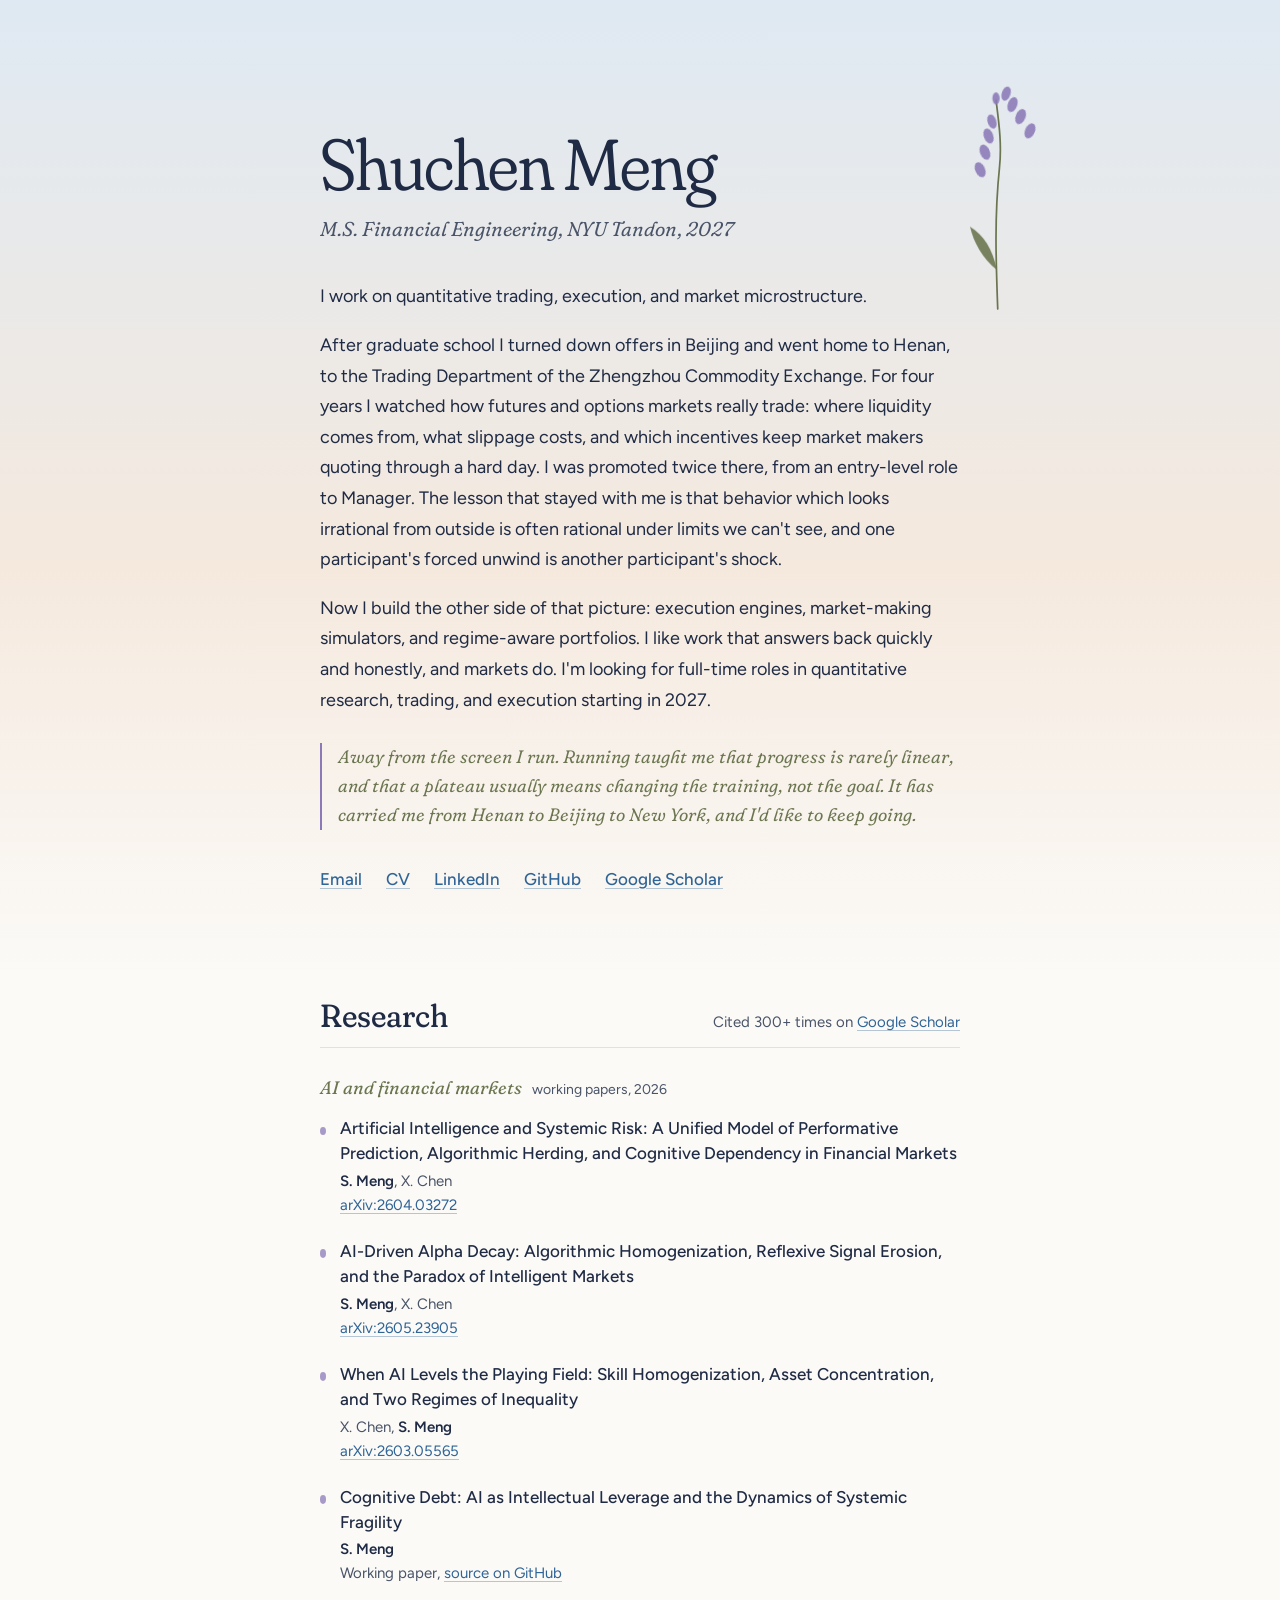
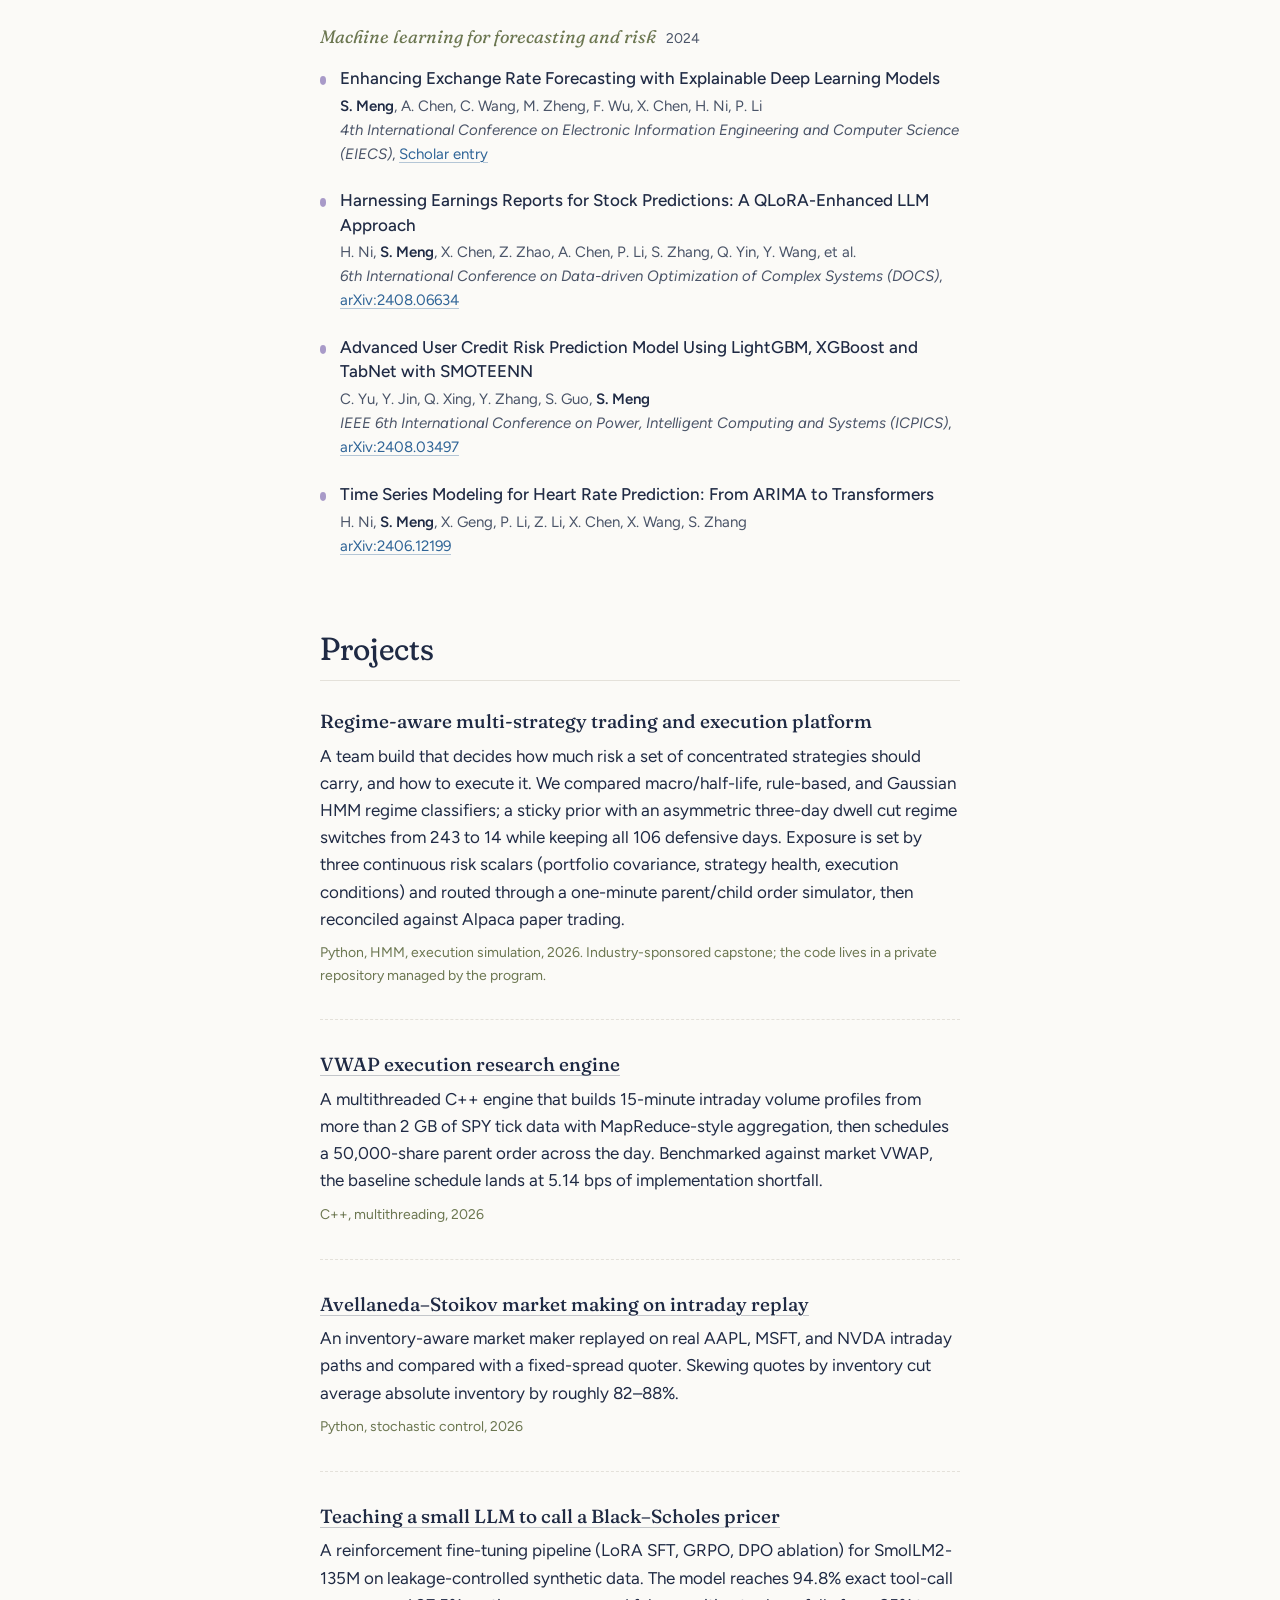
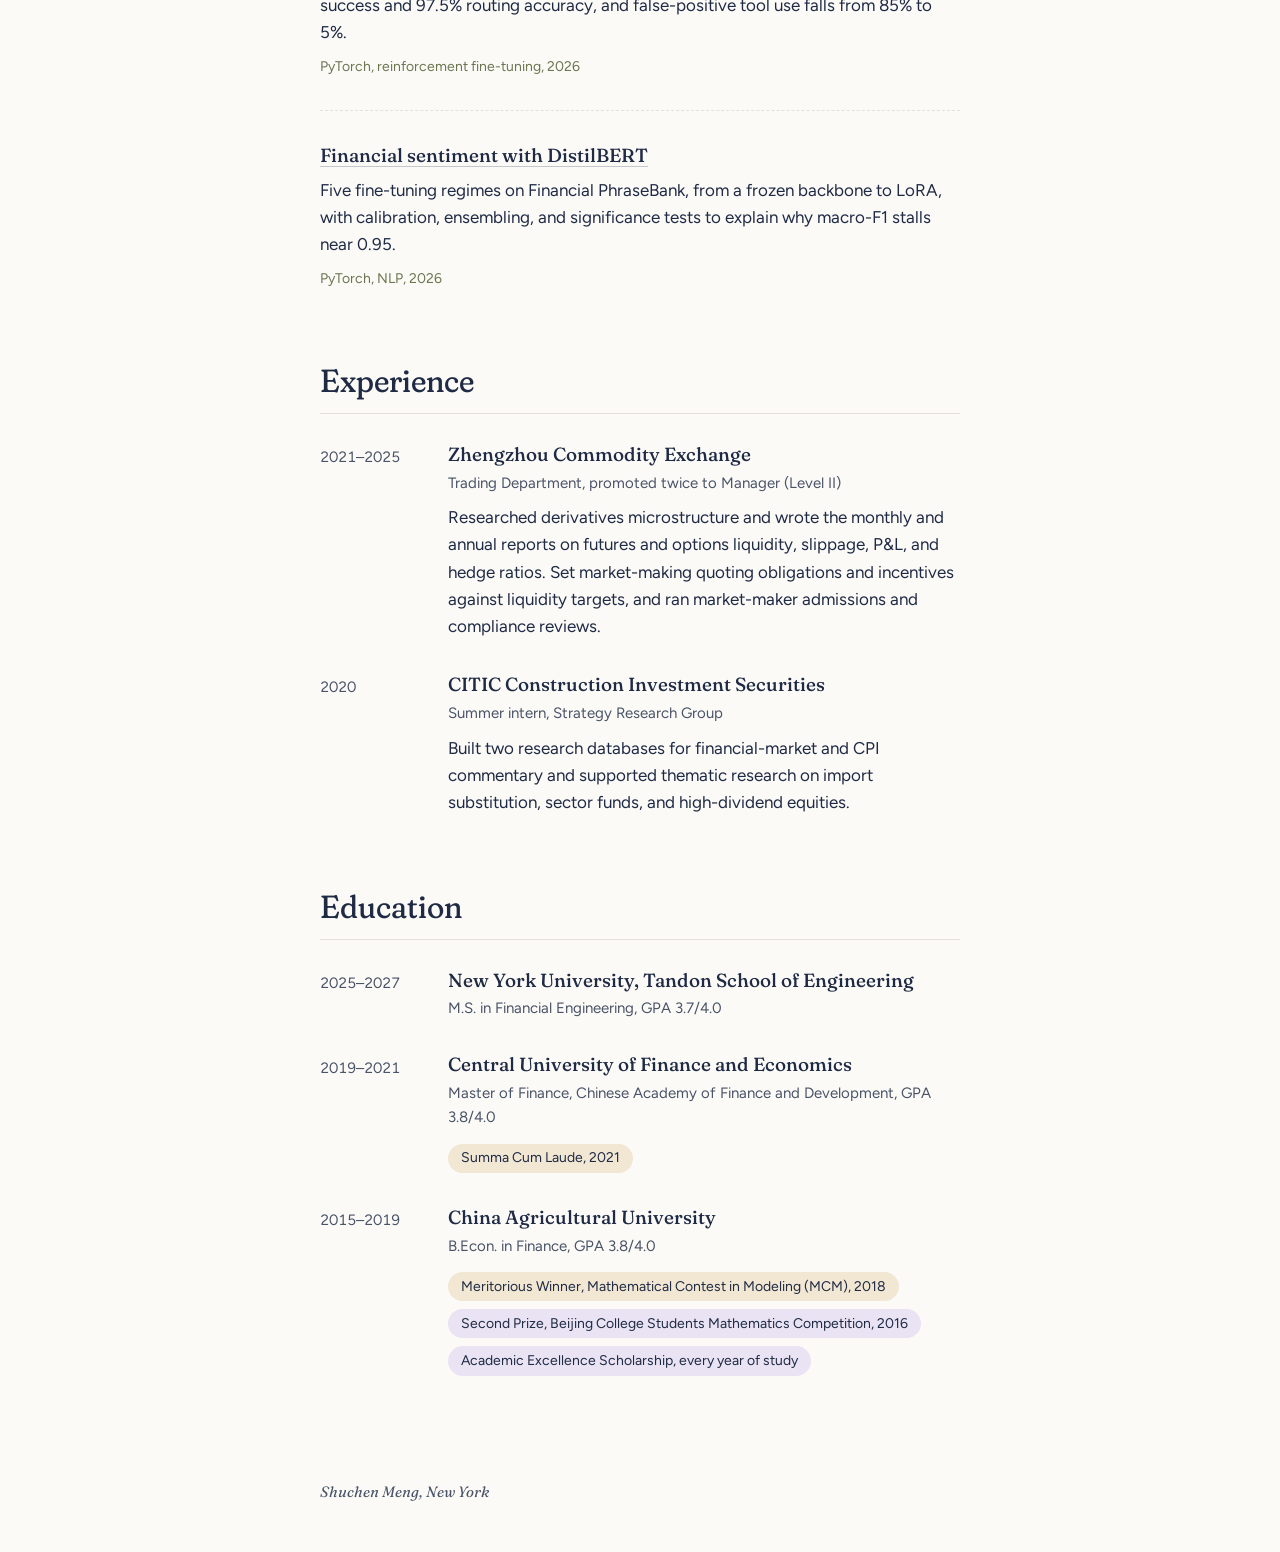
==== index.html @ 7835e9a6 "Rebuild homepage as single-page academic profile Replace the 2020 template with a hand-written page:" ====
<!doctype html>
<html lang="en">
<head>
  <meta charset="utf-8">
  <meta name="viewport" content="width=device-width, initial-scale=1">
  <title>Shuchen Meng</title>
  <meta name="description" content="Shuchen Meng — M.S. Financial Engineering at NYU Tandon. Quantitative trading, execution research, and market microstructure.">
  <link rel="icon" href="favicon.svg" type="image/svg+xml">
  <link rel="preconnect" href="https://fonts.googleapis.com">
  <link rel="preconnect" href="https://fonts.gstatic.com" crossorigin>
  <link href="https://fonts.googleapis.com/css2?family=Figtree:ital,wght@0,400;0,500;0,600;1,400&family=Fraunces:ital,opsz,wght,SOFT,WONK@0,9..144,300..600,0..100,0..1;1,9..144,300..600,0..100,0..1&display=swap" rel="stylesheet">
  <link rel="stylesheet" href="styles.css">
</head>
<body>

<header class="hero">
  <div class="hero-inner">
    <svg class="sprig" viewBox="0 0 120 260" aria-hidden="true">
      <path class="stem" d="M62 255 C 60 200, 58 150, 64 92 C 67 64, 63 38, 60 14"/>
      <path class="leaf" d="M61 210 C 44 196, 34 178, 30 160 C 46 170, 56 186, 61 210 Z"/>
      <g class="buds">
        <ellipse cx="60" cy="12" rx="4.2" ry="7"/>
        <ellipse cx="57" cy="22" rx="5" ry="8.5" transform="rotate(-18 57 22)"/>
        <ellipse cx="64" cy="24" rx="5" ry="8.5" transform="rotate(18 64 24)"/>
        <ellipse cx="57.5" cy="36" rx="5.4" ry="9" transform="rotate(-20 57.5 36)"/>
        <ellipse cx="65.5" cy="38" rx="5.4" ry="9" transform="rotate(20 65.5 38)"/>
        <ellipse cx="59" cy="51" rx="5.6" ry="9.2" transform="rotate(-22 59 51)"/>
        <ellipse cx="67.5" cy="53" rx="5.6" ry="9.2" transform="rotate(22 67.5 53)"/>
        <ellipse cx="60.5" cy="67" rx="5.6" ry="9.2" transform="rotate(-24 60.5 67)"/>
        <ellipse cx="69" cy="70" rx="5.6" ry="9.2" transform="rotate(24 69 70)"/>
      </g>
    </svg>

    <h1 class="name">Shuchen Meng</h1>
    <p class="role">M.S. Financial Engineering, NYU Tandon, 2027</p>

    <div class="bio">
      <p>I work on quantitative trading, execution, and market microstructure.</p>
      <p>After graduate school I turned down offers in Beijing and went home to Henan, to the Trading Department of the Zhengzhou Commodity Exchange. For four years I watched how futures and options markets really trade: where liquidity comes from, what slippage costs, and which incentives keep market makers quoting through a hard day. I was promoted twice there, from an entry-level role to Manager. The lesson that stayed with me is that behavior which looks irrational from outside is often rational under limits we can't see, and one participant's forced unwind is another participant's shock.</p>
      <p>Now I build the other side of that picture: execution engines, market-making simulators, and regime-aware portfolios. I like work that answers back quickly and honestly, and markets do. I'm looking for full-time roles in quantitative research, trading, and execution starting in 2027.</p>
    </div>

    <p class="personal">Away from the screen I run. Running taught me that progress is rarely linear, and that a plateau usually means changing the training, not the goal. It has carried me from Henan to Beijing to New York, and I'd like to keep going.</p>

    <nav class="links" aria-label="Contact and profiles">
      <a href="mailto:sm13533@nyu.edu">Email</a>
      <a href="cv/Shuchen_Meng_CV.pdf">CV</a>
      <a href="https://www.linkedin.com/in/shuchen-meng/">LinkedIn</a>
      <a href="https://github.com/mengmeng12">GitHub</a>
      <a href="https://scholar.google.com/citations?user=VvL7s1kAAAAJ">Google Scholar</a>
    </nav>
  </div>
</header>

<main>

  <section id="research">
    <div class="section-head">
      <h2>Research</h2>
      <p class="aside">Cited 300+ times on <a href="https://scholar.google.com/citations?user=VvL7s1kAAAAJ">Google Scholar</a></p>
    </div>

    <h3 class="group">AI and financial markets <span>working papers, 2026</span></h3>
    <ol class="papers">
      <li>
        <p class="title">Artificial Intelligence and Systemic Risk: A Unified Model of Performative Prediction, Algorithmic Herding, and Cognitive Dependency in Financial Markets</p>
        <p class="authors"><b>S. Meng</b>, X. Chen</p>
        <p class="venue"><a href="https://arxiv.org/abs/2604.03272">arXiv:2604.03272</a></p>
      </li>
      <li>
        <p class="title">AI-Driven Alpha Decay: Algorithmic Homogenization, Reflexive Signal Erosion, and the Paradox of Intelligent Markets</p>
        <p class="authors"><b>S. Meng</b>, X. Chen</p>
        <p class="venue"><a href="https://arxiv.org/abs/2605.23905">arXiv:2605.23905</a></p>
      </li>
      <li>
        <p class="title">When AI Levels the Playing Field: Skill Homogenization, Asset Concentration, and Two Regimes of Inequality</p>
        <p class="authors">X. Chen, <b>S. Meng</b></p>
        <p class="venue"><a href="https://arxiv.org/abs/2603.05565">arXiv:2603.05565</a></p>
      </li>
      <li>
        <p class="title">Cognitive Debt: AI as Intellectual Leverage and the Dynamics of Systemic Fragility</p>
        <p class="authors"><b>S. Meng</b></p>
        <p class="venue">Working paper, <a href="https://github.com/mengmeng12/cognitive_debt-AI-hidden-cost">source on GitHub</a></p>
      </li>
    </ol>

    <h3 class="group">Machine learning for forecasting and risk <span>2024</span></h3>
    <ol class="papers">
      <li>
        <p class="title">Enhancing Exchange Rate Forecasting with Explainable Deep Learning Models</p>
        <p class="authors"><b>S. Meng</b>, A. Chen, C. Wang, M. Zheng, F. Wu, X. Chen, H. Ni, P. Li</p>
        <p class="venue"><i>4th International Conference on Electronic Information Engineering and Computer Science (EIECS)</i>, <a href="https://scholar.google.com/citations?view_op=view_citation&amp;user=VvL7s1kAAAAJ&amp;citation_for_view=VvL7s1kAAAAJ:9yKSN-GCB0IC">Scholar entry</a></p>
      </li>
      <li>
        <p class="title">Harnessing Earnings Reports for Stock Predictions: A QLoRA-Enhanced LLM Approach</p>
        <p class="authors">H. Ni, <b>S. Meng</b>, X. Chen, Z. Zhao, A. Chen, P. Li, S. Zhang, Q. Yin, Y. Wang, et al.</p>
        <p class="venue"><i>6th International Conference on Data-driven Optimization of Complex Systems (DOCS)</i>, <a href="https://arxiv.org/abs/2408.06634">arXiv:2408.06634</a></p>
      </li>
      <li>
        <p class="title">Advanced User Credit Risk Prediction Model Using LightGBM, XGBoost and TabNet with SMOTEENN</p>
        <p class="authors">C. Yu, Y. Jin, Q. Xing, Y. Zhang, S. Guo, <b>S. Meng</b></p>
        <p class="venue"><i>IEEE 6th International Conference on Power, Intelligent Computing and Systems (ICPICS)</i>, <a href="https://arxiv.org/abs/2408.03497">arXiv:2408.03497</a></p>
      </li>
      <li>
        <p class="title">Time Series Modeling for Heart Rate Prediction: From ARIMA to Transformers</p>
        <p class="authors">H. Ni, <b>S. Meng</b>, X. Geng, P. Li, Z. Li, X. Chen, X. Wang, S. Zhang</p>
        <p class="venue"><a href="https://arxiv.org/abs/2406.12199">arXiv:2406.12199</a></p>
      </li>
    </ol>
  </section>

  <section id="projects">
    <div class="section-head">
      <h2>Projects</h2>
    </div>

    <ul class="projects">
      <li>
        <h3>Regime-aware multi-strategy trading and execution platform</h3>
        <p>A team build that decides how much risk a set of concentrated strategies should carry, and how to execute it. We compared macro/half-life, rule-based, and Gaussian HMM regime classifiers; a sticky prior with an asymmetric three-day dwell cut regime switches from 243 to 14 while keeping all 106 defensive days. Exposure is set by three continuous risk scalars (portfolio covariance, strategy health, execution conditions) and routed through a one-minute parent/child order simulator, then reconciled against Alpaca paper trading.</p>
        <p class="meta">Python, HMM, execution simulation, 2026. Industry-sponsored capstone; the code lives in a private repository managed by the program.</p>
      </li>
      <li>
        <h3><a href="https://github.com/mengmeng12/VWAP-execution-research-project">VWAP execution research engine</a></h3>
        <p>A multithreaded C++ engine that builds 15-minute intraday volume profiles from more than 2&nbsp;GB of SPY tick data with MapReduce-style aggregation, then schedules a 50,000-share parent order across the day. Benchmarked against market VWAP, the baseline schedule lands at 5.14&nbsp;bps of implementation shortfall.</p>
        <p class="meta">C++, multithreading, 2026</p>
      </li>
      <li>
        <h3><a href="https://github.com/mengmeng12/avellaneda-stoikov-market-making">Avellaneda–Stoikov market making on intraday replay</a></h3>
        <p>An inventory-aware market maker replayed on real AAPL, MSFT, and NVDA intraday paths and compared with a fixed-spread quoter. Skewing quotes by inventory cut average absolute inventory by roughly 82–88%.</p>
        <p class="meta">Python, stochastic control, 2026</p>
      </li>
      <li>
        <h3><a href="https://github.com/mengmeng12/smollm2-quant-tool-use-RFT">Teaching a small LLM to call a Black–Scholes pricer</a></h3>
        <p>A reinforcement fine-tuning pipeline (LoRA SFT, GRPO, DPO ablation) for SmolLM2-135M on leakage-controlled synthetic data. The model reaches 94.8% exact tool-call success and 97.5% routing accuracy, and false-positive tool use falls from 85% to 5%.</p>
        <p class="meta">PyTorch, reinforcement fine-tuning, 2026</p>
      </li>
      <li>
        <h3><a href="https://github.com/mengmeng12/financial-phrasebank-distilbert-study">Financial sentiment with DistilBERT</a></h3>
        <p>Five fine-tuning regimes on Financial PhraseBank, from a frozen backbone to LoRA, with calibration, ensembling, and significance tests to explain why macro-F1 stalls near 0.95.</p>
        <p class="meta">PyTorch, NLP, 2026</p>
      </li>
    </ul>
  </section>

  <section id="experience">
    <div class="section-head">
      <h2>Experience</h2>
    </div>
    <dl class="timeline">
      <div class="row">
        <dt>2021–2025</dt>
        <dd>
          <h3>Zhengzhou Commodity Exchange</h3>
          <p class="sub">Trading Department, promoted twice to Manager (Level II)</p>
          <p>Researched derivatives microstructure and wrote the monthly and annual reports on futures and options liquidity, slippage, P&amp;L, and hedge ratios. Set market-making quoting obligations and incentives against liquidity targets, and ran market-maker admissions and compliance reviews.</p>
        </dd>
      </div>
      <div class="row">
        <dt>2020</dt>
        <dd>
          <h3>CITIC Construction Investment Securities</h3>
          <p class="sub">Summer intern, Strategy Research Group</p>
          <p>Built two research databases for financial-market and CPI commentary and supported thematic research on import substitution, sector funds, and high-dividend equities.</p>
        </dd>
      </div>
    </dl>
  </section>

  <section id="education">
    <div class="section-head">
      <h2>Education</h2>
    </div>
    <dl class="timeline">
      <div class="row">
        <dt>2025–2027</dt>
        <dd>
          <h3>New York University, Tandon School of Engineering</h3>
          <p class="sub">M.S. in Financial Engineering, GPA 3.7/4.0</p>
          <!-- Selected coursework: to be filled in later -->
        </dd>
      </div>
      <div class="row">
        <dt>2019–2021</dt>
        <dd>
          <h3>Central University of Finance and Economics</h3>
          <p class="sub">Master of Finance, Chinese Academy of Finance and Development, GPA 3.8/4.0</p>
          <ul class="honors">
            <li>Summa Cum Laude, 2021</li>
          </ul>
        </dd>
      </div>
      <div class="row">
        <dt>2015–2019</dt>
        <dd>
          <h3>China Agricultural University</h3>
          <p class="sub">B.Econ. in Finance, GPA 3.8/4.0</p>
          <ul class="honors">
            <li>Meritorious Winner, Mathematical Contest in Modeling (MCM), 2018</li>
            <li>Second Prize, Beijing College Students Mathematics Competition, 2016</li>
            <li>Academic Excellence Scholarship, every year of study</li>
          </ul>
        </dd>
      </div>
    </dl>
  </section>

</main>

<footer>
  <p>Shuchen Meng, New York</p>
</footer>

</body>
</html>
---- styles.css ----
/* Palette: limewash walls, Mediterranean shutters, Provence lavender, ochre, olive */
:root {
  --limewash: #FBFAF7;
  --ink: #1F2A44;
  --ink-soft: #4A5468;
  --shutter: #2F6497;
  --lavender: #8C7AB8;
  --lavender-pale: #E9E3F3;
  --ochre: #C98F2E;
  --olive: #6B7650;
  --rule: #E4E1DA;
  --sky-top: #DFE9F3;
  --sky-mid: #F5E9DE;

  --serif: "Fraunces", Georgia, serif;
  --sans: "Figtree", system-ui, sans-serif;
  --measure: 40rem;
}

@media (prefers-color-scheme: dark) {
  :root:not([data-theme="light"]) {
    --limewash: #191C28;
    --ink: #ECE7DF;
    --ink-soft: #B4B2B8;
    --shutter: #9DBFE3;
    --lavender: #B9A9E3;
    --lavender-pale: #2C2840;
    --ochre: #E2B565;
    --olive: #A9B48A;
    --rule: #2F3242;
    --sky-top: #232A40;
    --sky-mid: #2A2433;
  }
}
:root[data-theme="dark"] {
  --limewash: #191C28;
  --ink: #ECE7DF;
  --ink-soft: #B4B2B8;
  --shutter: #9DBFE3;
  --lavender: #B9A9E3;
  --lavender-pale: #2C2840;
  --ochre: #E2B565;
  --olive: #A9B48A;
  --rule: #2F3242;
  --sky-top: #232A40;
  --sky-mid: #2A2433;
}

*, *::before, *::after { box-sizing: border-box; }

html { -webkit-text-size-adjust: 100%; }

body {
  margin: 0;
  background: var(--limewash);
  color: var(--ink);
  font-family: var(--sans);
  font-size: 1.0625rem;
  line-height: 1.6;
  -webkit-font-smoothing: antialiased;
}

a {
  color: var(--shutter);
  text-decoration: underline;
  text-decoration-color: color-mix(in srgb, var(--shutter) 35%, transparent);
  text-decoration-thickness: 1px;
  text-underline-offset: 0.2em;
  transition: text-decoration-color 0.15s;
}
a:hover { text-decoration-color: var(--shutter); }
a:focus-visible {
  outline: 2px solid var(--lavender);
  outline-offset: 3px;
  border-radius: 2px;
}

p { margin: 0; }

/* ---------- Hero: the one bold moment ---------- */

.hero {
  background: linear-gradient(180deg, var(--sky-top) 0%, var(--sky-mid) 58%, var(--limewash) 100%);
  padding: clamp(4rem, 12vw, 8rem) 1rem clamp(3rem, 8vw, 5rem);
}

.hero-inner {
  position: relative;
  max-width: var(--measure);
  margin: 0 auto;
}

.sprig {
  position: absolute;
  right: -5.5rem;
  top: -2.5rem;
  width: 6.5rem;
  height: auto;
  overflow: visible;
}
.sprig .stem {
  fill: none;
  stroke: var(--olive);
  stroke-width: 2;
  stroke-linecap: round;
  stroke-dasharray: 260;
  stroke-dashoffset: 260;
  animation: draw 1.6s cubic-bezier(.5, 0, .2, 1) 0.2s forwards;
}
.sprig .leaf {
  fill: var(--olive);
  opacity: 0;
  animation: appear 0.8s ease 1.2s forwards;
}
.sprig .buds ellipse {
  fill: var(--lavender);
  opacity: 0;
  transform-box: fill-box;
  animation: appear 0.6s ease forwards;
}
/* buds open from the base of the spike upward */
.sprig .buds ellipse:nth-child(9) { animation-delay: 1.0s; }
.sprig .buds ellipse:nth-child(8) { animation-delay: 1.08s; }
.sprig .buds ellipse:nth-child(7) { animation-delay: 1.16s; }
.sprig .buds ellipse:nth-child(6) { animation-delay: 1.24s; }
.sprig .buds ellipse:nth-child(5) { animation-delay: 1.32s; }
.sprig .buds ellipse:nth-child(4) { animation-delay: 1.4s; }
.sprig .buds ellipse:nth-child(3) { animation-delay: 1.48s; }
.sprig .buds ellipse:nth-child(2) { animation-delay: 1.56s; }
.sprig .buds ellipse:nth-child(1) { animation-delay: 1.64s; }

@keyframes draw { to { stroke-dashoffset: 0; } }
@keyframes appear { to { opacity: 0.9; } }

.name {
  margin: 0;
  font-family: var(--serif);
  font-weight: 340;
  font-size: clamp(2.75rem, 8vw, 4.5rem);
  line-height: 1.02;
  letter-spacing: -0.015em;
  font-variation-settings: "SOFT" 100, "WONK" 1, "opsz" 144;
}

.role {
  margin-top: 0.75rem;
  font-family: var(--serif);
  font-style: italic;
  font-weight: 360;
  font-size: 1.25rem;
  color: var(--ink-soft);
  font-variation-settings: "SOFT" 100, "opsz" 24;
}

.bio {
  margin-top: 2.25rem;
  font-size: 1.125rem;
  line-height: 1.7;
}
.bio p + p { margin-top: 1em; }

.personal {
  margin-top: 1.75rem;
  padding-left: 1rem;
  border-left: 2px solid var(--lavender);
  font-family: var(--serif);
  font-style: italic;
  font-weight: 360;
  font-size: 1.125rem;
  line-height: 1.6;
  color: var(--olive);
  font-variation-settings: "SOFT" 100, "opsz" 24;
}

.links {
  display: flex;
  flex-wrap: wrap;
  gap: 0.5rem 1.5rem;
  margin-top: 2.25rem;
  font-weight: 500;
}

/* ---------- Sections ---------- */

main {
  max-width: calc(var(--measure) + 2rem);
  margin: 0 auto;
  padding: 0 1rem;
}

section { padding-top: 4.5rem; }
section:first-child { padding-top: 1.5rem; }

.section-head {
  display: flex;
  flex-wrap: wrap;
  align-items: baseline;
  justify-content: space-between;
  gap: 0.25rem 1rem;
  padding-bottom: 0.75rem;
  margin-bottom: 1.75rem;
  border-bottom: 1px solid var(--rule);
}

h2 {
  margin: 0;
  font-family: var(--serif);
  font-weight: 420;
  font-size: 2rem;
  line-height: 1.2;
  font-variation-settings: "SOFT" 100, "WONK" 0, "opsz" 72;
}

.aside {
  font-size: 0.9375rem;
  color: var(--ink-soft);
}

h3 {
  margin: 0;
  font-family: var(--serif);
  font-weight: 480;
  font-size: 1.1875rem;
  line-height: 1.35;
  font-variation-settings: "SOFT" 50, "opsz" 24;
}
h3 a { color: inherit; text-decoration-color: color-mix(in srgb, var(--ink) 25%, transparent); }
h3 a:hover { color: var(--shutter); text-decoration-color: var(--shutter); }

/* ---------- Research ---------- */

.group {
  margin: 2.5rem 0 1rem;
  font-family: var(--serif);
  font-style: italic;
  font-weight: 400;
  font-size: 1.125rem;
  color: var(--olive);
}
.group:first-of-type { margin-top: 0; }
.group span {
  margin-left: 0.4em;
  font-family: var(--sans);
  font-style: normal;
  font-size: 0.875rem;
  color: var(--ink-soft);
}

.papers {
  list-style: none;
  margin: 0;
  padding: 0;
}
.papers li {
  position: relative;
  padding-left: 1.25rem;
}
.papers li + li { margin-top: 1.4rem; }
.papers li::before {
  content: "";
  position: absolute;
  left: 0;
  top: 0.6em;
  width: 0.4rem;
  height: 0.55rem;
  border-radius: 50%;
  background: var(--lavender);
  opacity: 0.75;
}
.papers .title { font-weight: 500; line-height: 1.45; }
.papers .authors,
.papers .venue {
  font-size: 0.9375rem;
  color: var(--ink-soft);
}
.papers .authors { margin-top: 0.2rem; }
.papers .authors b { color: var(--ink); font-weight: 600; }

/* ---------- Projects ---------- */

.projects {
  list-style: none;
  margin: 0;
  padding: 0;
}
.projects li + li {
  margin-top: 2rem;
  padding-top: 2rem;
  border-top: 1px dashed var(--rule);
}
.projects li p:not(.meta) { margin-top: 0.5rem; }
.meta {
  margin-top: 0.6rem;
  font-size: 0.875rem;
  color: var(--olive);
}

/* ---------- Experience & education ---------- */

.timeline { margin: 0; }
.timeline .row {
  display: grid;
  grid-template-columns: 6.5rem 1fr;
  gap: 0 1.5rem;
}
.timeline .row + .row { margin-top: 2rem; }
.timeline dt {
  padding-top: 0.2rem;
  font-size: 0.9375rem;
  font-variant-numeric: tabular-nums;
  color: var(--ink-soft);
}
.timeline dd { margin: 0; }
.timeline .sub {
  margin-top: 0.2rem;
  font-size: 0.9375rem;
  color: var(--ink-soft);
}
.timeline .sub + p { margin-top: 0.6rem; }

.honors {
  display: flex;
  flex-wrap: wrap;
  gap: 0.5rem;
  list-style: none;
  margin: 0.9rem 0 0;
  padding: 0;
}
.honors li {
  padding: 0.3rem 0.8rem;
  border-radius: 999px;
  background: var(--lavender-pale);
  font-size: 0.875rem;
  line-height: 1.4;
}
.honors li:first-child {
  background: color-mix(in srgb, var(--ochre) 18%, var(--limewash));
}

/* ---------- Footer ---------- */

footer {
  max-width: calc(var(--measure) + 2rem);
  margin: 5rem auto 0;
  padding: 1.5rem 1rem 3rem;
  font-family: var(--serif);
  font-style: italic;
  font-size: 0.9375rem;
  color: var(--ink-soft);
}

/* ---------- Small screens ---------- */

@media (max-width: 52rem) {
  .sprig { right: 0; top: -3rem; width: 3.6rem; }
  .name { padding-right: 3.5rem; }
}

@media (max-width: 34rem) {
  .timeline .row { grid-template-columns: 1fr; }
  .timeline dt { padding-top: 0; margin-bottom: 0.15rem; }
}

@media (prefers-reduced-motion: reduce) {
  .sprig .stem { animation: none; stroke-dashoffset: 0; }
  .sprig .leaf, .sprig .buds ellipse { animation: none; opacity: 0.9; }
}
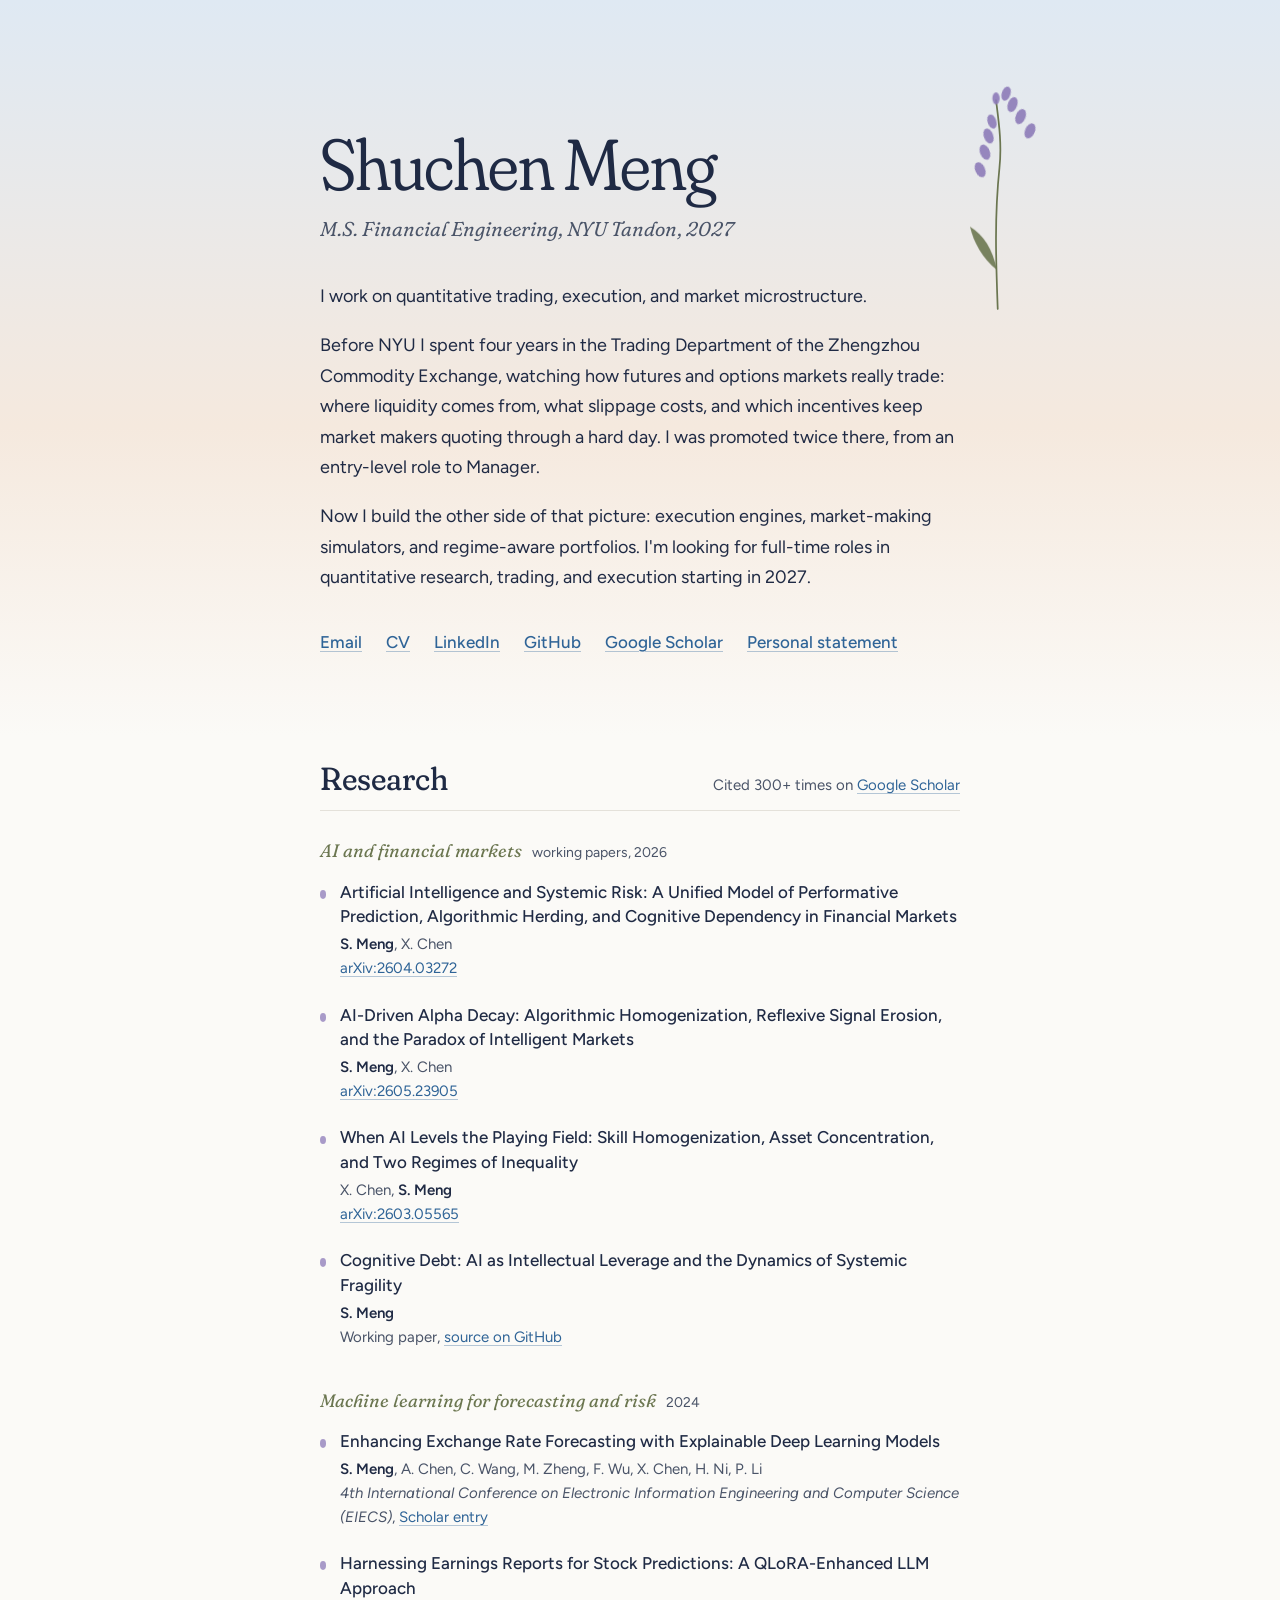
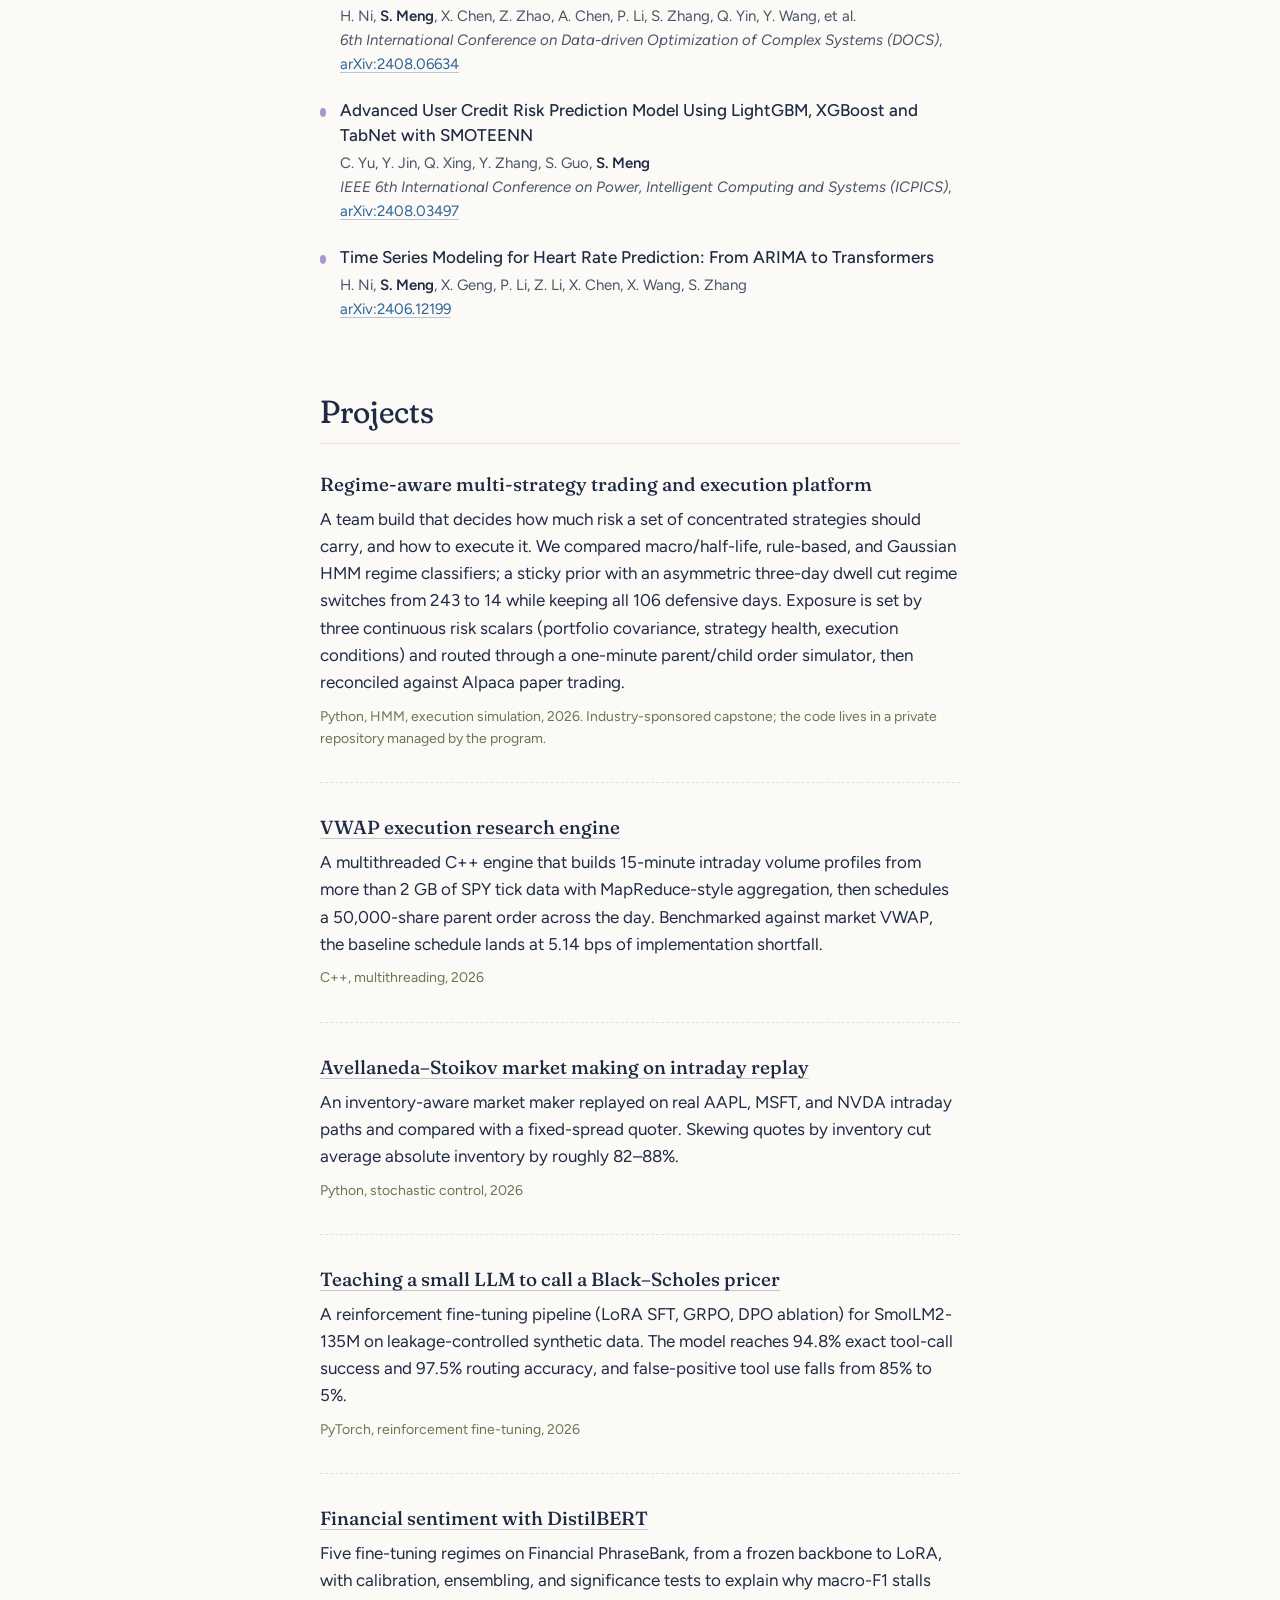
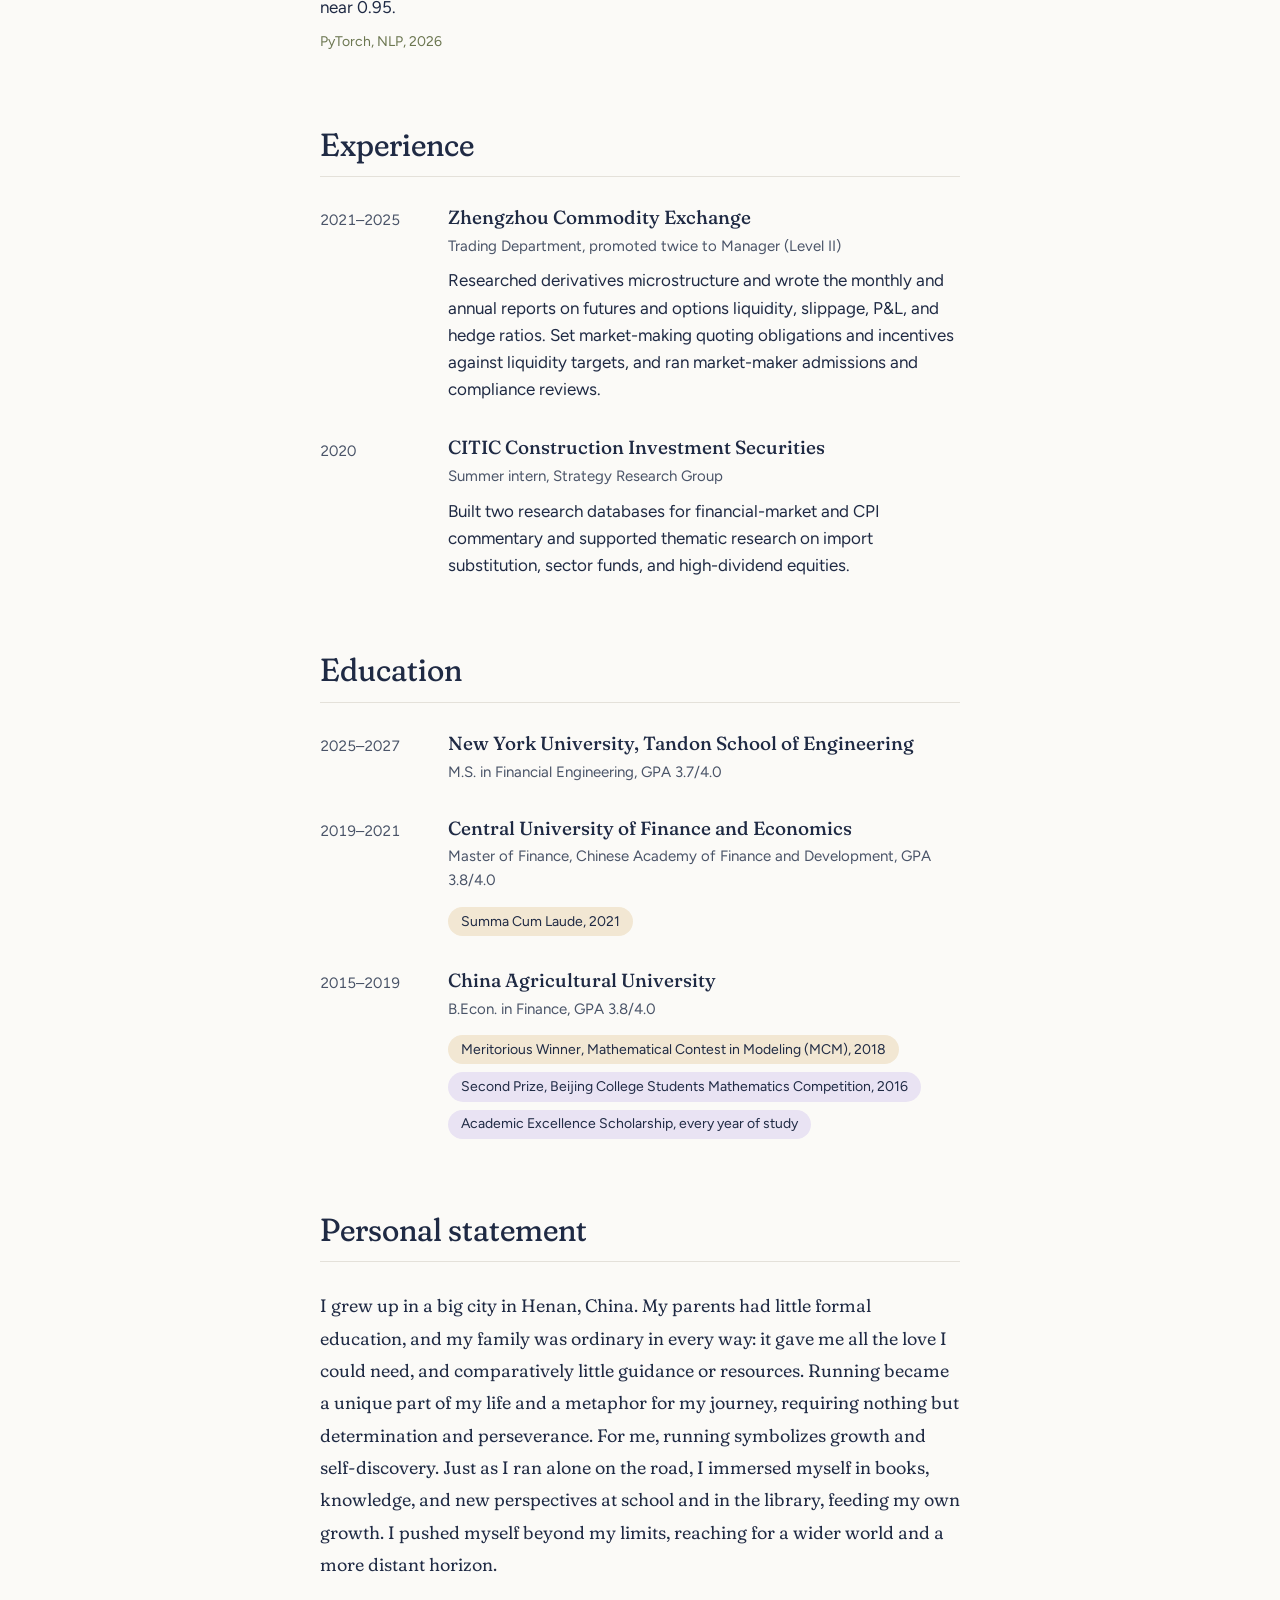
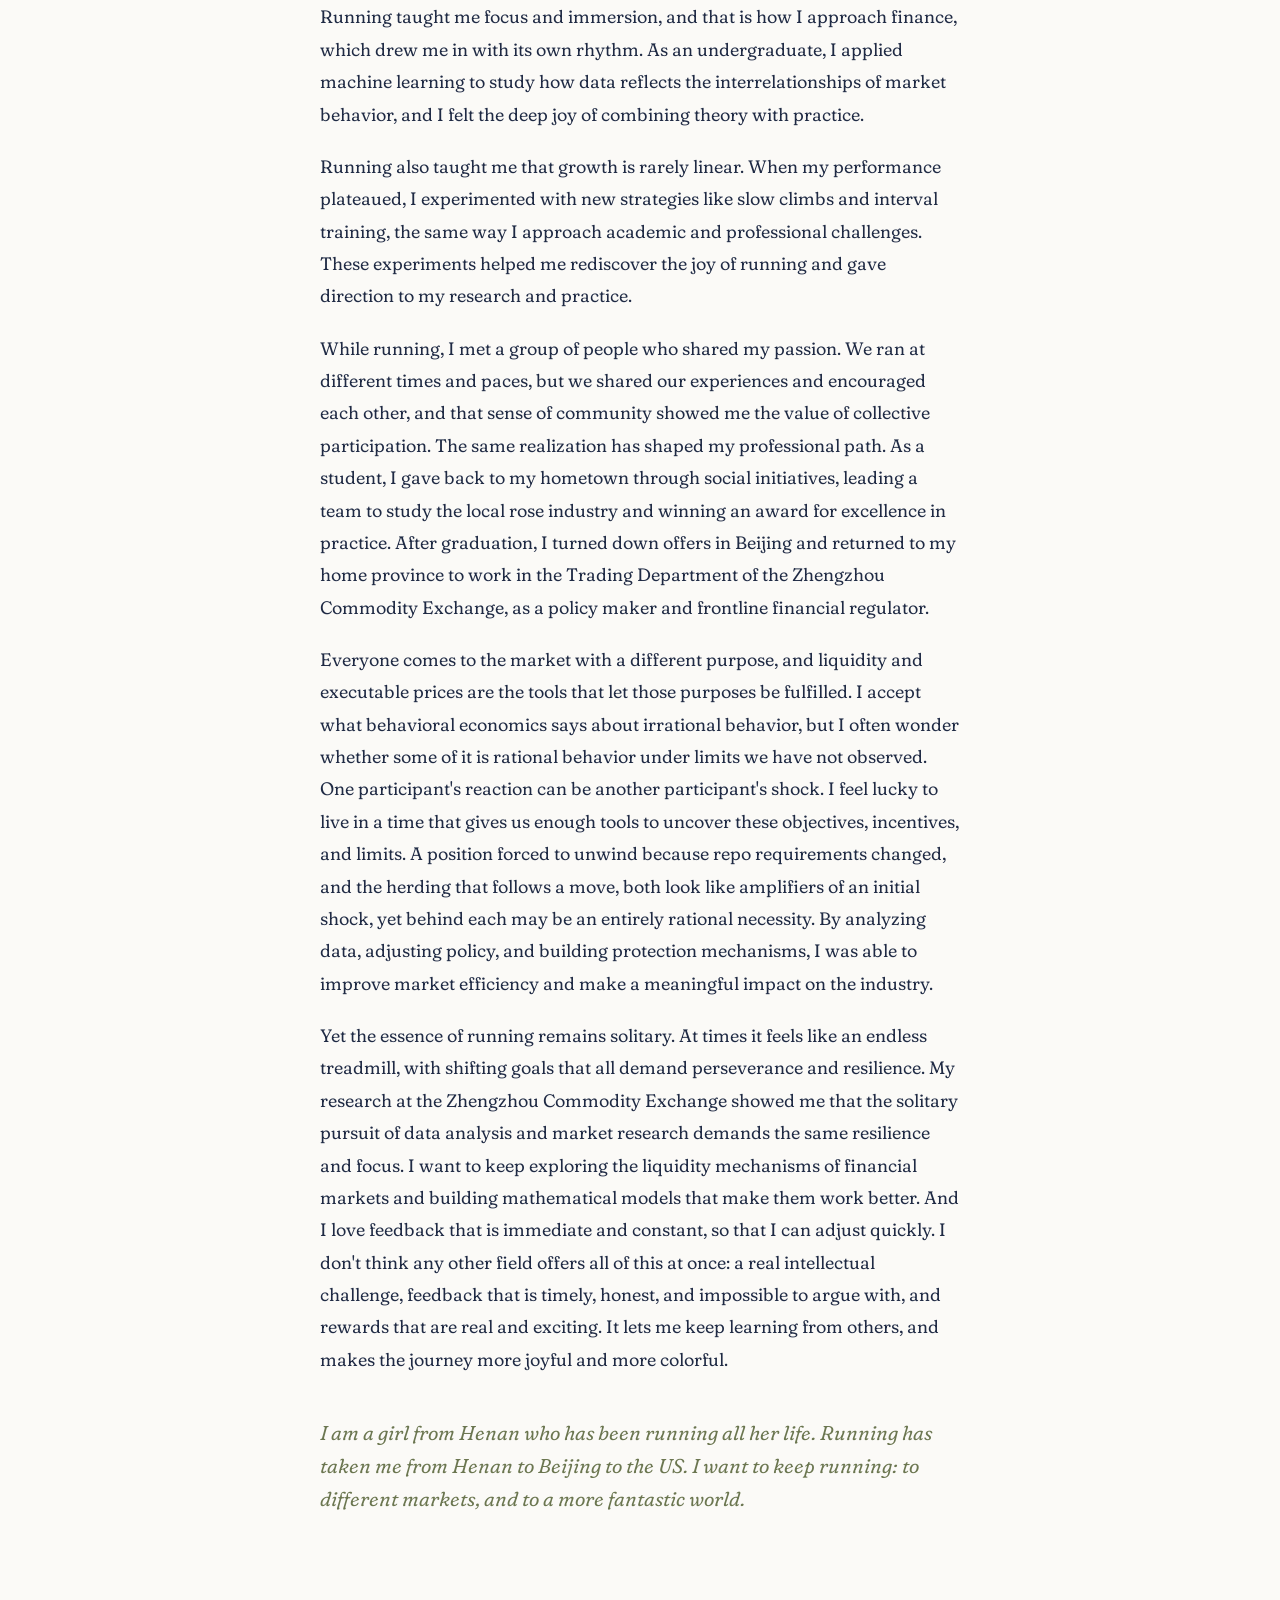
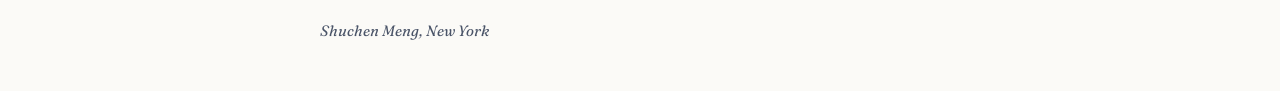
==== commit 07ecaf3e: "Add personal statement section; restore concise bio" ====
--- a/index.html
+++ b/index.html
@@ -36,11 +36,9 @@
 
     <div class="bio">
       <p>I work on quantitative trading, execution, and market microstructure.</p>
-      <p>After graduate school I turned down offers in Beijing and went home to Henan, to the Trading Department of the Zhengzhou Commodity Exchange. For four years I watched how futures and options markets really trade: where liquidity comes from, what slippage costs, and which incentives keep market makers quoting through a hard day. I was promoted twice there, from an entry-level role to Manager. The lesson that stayed with me is that behavior which looks irrational from outside is often rational under limits we can't see, and one participant's forced unwind is another participant's shock.</p>
-      <p>Now I build the other side of that picture: execution engines, market-making simulators, and regime-aware portfolios. I like work that answers back quickly and honestly, and markets do. I'm looking for full-time roles in quantitative research, trading, and execution starting in 2027.</p>
-    </div>
-
-    <p class="personal">Away from the screen I run. Running taught me that progress is rarely linear, and that a plateau usually means changing the training, not the goal. It has carried me from Henan to Beijing to New York, and I'd like to keep going.</p>
+      <p>Before NYU I spent four years in the Trading Department of the Zhengzhou Commodity Exchange, watching how futures and options markets really trade: where liquidity comes from, what slippage costs, and which incentives keep market makers quoting through a hard day. I was promoted twice there, from an entry-level role to Manager.</p>
+      <p>Now I build the other side of that picture: execution engines, market-making simulators, and regime-aware portfolios. I'm looking for full-time roles in quantitative research, trading, and execution starting in 2027.</p>
+    </div>
 
     <nav class="links" aria-label="Contact and profiles">
       <a href="mailto:sm13533@nyu.edu">Email</a>
@@ -48,6 +46,7 @@
       <a href="https://www.linkedin.com/in/shuchen-meng/">LinkedIn</a>
       <a href="https://github.com/mengmeng12">GitHub</a>
       <a href="https://scholar.google.com/citations?user=VvL7s1kAAAAJ">Google Scholar</a>
+      <a href="#statement">Personal statement</a>
     </nav>
   </div>
 </header>
@@ -205,6 +204,21 @@
     </dl>
   </section>
 
+  <section id="statement">
+    <div class="section-head">
+      <h2>Personal statement</h2>
+    </div>
+    <article class="essay">
+      <p>I grew up in a big city in Henan, China. My parents had little formal education, and my family was ordinary in every way: it gave me all the love I could need, and comparatively little guidance or resources. Running became a unique part of my life and a metaphor for my journey, requiring nothing but determination and perseverance. For me, running symbolizes growth and self-discovery. Just as I ran alone on the road, I immersed myself in books, knowledge, and new perspectives at school and in the library, feeding my own growth. I pushed myself beyond my limits, reaching for a wider world and a more distant horizon.</p>
+      <p>Running taught me focus and immersion, and that is how I approach finance, which drew me in with its own rhythm. As an undergraduate, I applied machine learning to study how data reflects the interrelationships of market behavior, and I felt the deep joy of combining theory with practice.</p>
+      <p>Running also taught me that growth is rarely linear. When my performance plateaued, I experimented with new strategies like slow climbs and interval training, the same way I approach academic and professional challenges. These experiments helped me rediscover the joy of running and gave direction to my research and practice.</p>
+      <p>While running, I met a group of people who shared my passion. We ran at different times and paces, but we shared our experiences and encouraged each other, and that sense of community showed me the value of collective participation. The same realization has shaped my professional path. As a student, I gave back to my hometown through social initiatives, leading a team to study the local rose industry and winning an award for excellence in practice. After graduation, I turned down offers in Beijing and returned to my home province to work in the Trading Department of the Zhengzhou Commodity Exchange, as a policy maker and frontline financial regulator.</p>
+      <p>Everyone comes to the market with a different purpose, and liquidity and executable prices are the tools that let those purposes be fulfilled. I accept what behavioral economics says about irrational behavior, but I often wonder whether some of it is rational behavior under limits we have not observed. One participant's reaction can be another participant's shock. I feel lucky to live in a time that gives us enough tools to uncover these objectives, incentives, and limits. A position forced to unwind because repo requirements changed, and the herding that follows a move, both look like amplifiers of an initial shock, yet behind each may be an entirely rational necessity. By analyzing data, adjusting policy, and building protection mechanisms, I was able to improve market efficiency and make a meaningful impact on the industry.</p>
+      <p>Yet the essence of running remains solitary. At times it feels like an endless treadmill, with shifting goals that all demand perseverance and resilience. My research at the Zhengzhou Commodity Exchange showed me that the solitary pursuit of data analysis and market research demands the same resilience and focus. I want to keep exploring the liquidity mechanisms of financial markets and building mathematical models that make them work better. And I love feedback that is immediate and constant, so that I can adjust quickly. I don't think any other field offers all of this at once: a real intellectual challenge, feedback that is timely, honest, and impossible to argue with, and rewards that are real and exciting. It lets me keep learning from others, and makes the journey more joyful and more colorful.</p>
+      <p class="coda">I am a girl from Henan who has been running all her life. Running has taken me from Henan to Beijing to the US. I want to keep running: to different markets, and to a more fantastic world.</p>
+    </article>
+  </section>
+
 </main>
 
 <footer>
--- a/styles.css
+++ b/styles.css
@@ -48,7 +48,8 @@
 
 *, *::before, *::after { box-sizing: border-box; }
 
-html { -webkit-text-size-adjust: 100%; }
+html { -webkit-text-size-adjust: 100%; scroll-behavior: smooth; }
+@media (prefers-reduced-motion: reduce) { html { scroll-behavior: auto; } }
 
 body {
   margin: 0;
@@ -158,19 +159,6 @@
   line-height: 1.7;
 }
 .bio p + p { margin-top: 1em; }
-
-.personal {
-  margin-top: 1.75rem;
-  padding-left: 1rem;
-  border-left: 2px solid var(--lavender);
-  font-family: var(--serif);
-  font-style: italic;
-  font-weight: 360;
-  font-size: 1.125rem;
-  line-height: 1.6;
-  color: var(--olive);
-  font-variation-settings: "SOFT" 100, "opsz" 24;
-}
 
 .links {
   display: flex;
@@ -337,6 +325,25 @@
   background: color-mix(in srgb, var(--ochre) 18%, var(--limewash));
 }
 
+/* ---------- Personal statement: set for reading, not scanning ---------- */
+
+.essay {
+  font-family: var(--serif);
+  font-weight: 360;
+  font-size: 1.125rem;
+  line-height: 1.8;
+  font-variation-settings: "SOFT" 100, "opsz" 16;
+  hanging-punctuation: first;
+}
+.essay p + p { margin-top: 1.1em; }
+.essay .coda {
+  margin-top: 2em;
+  font-style: italic;
+  font-size: 1.25rem;
+  line-height: 1.65;
+  color: var(--olive);
+}
+
 /* ---------- Footer ---------- */
 
 footer {
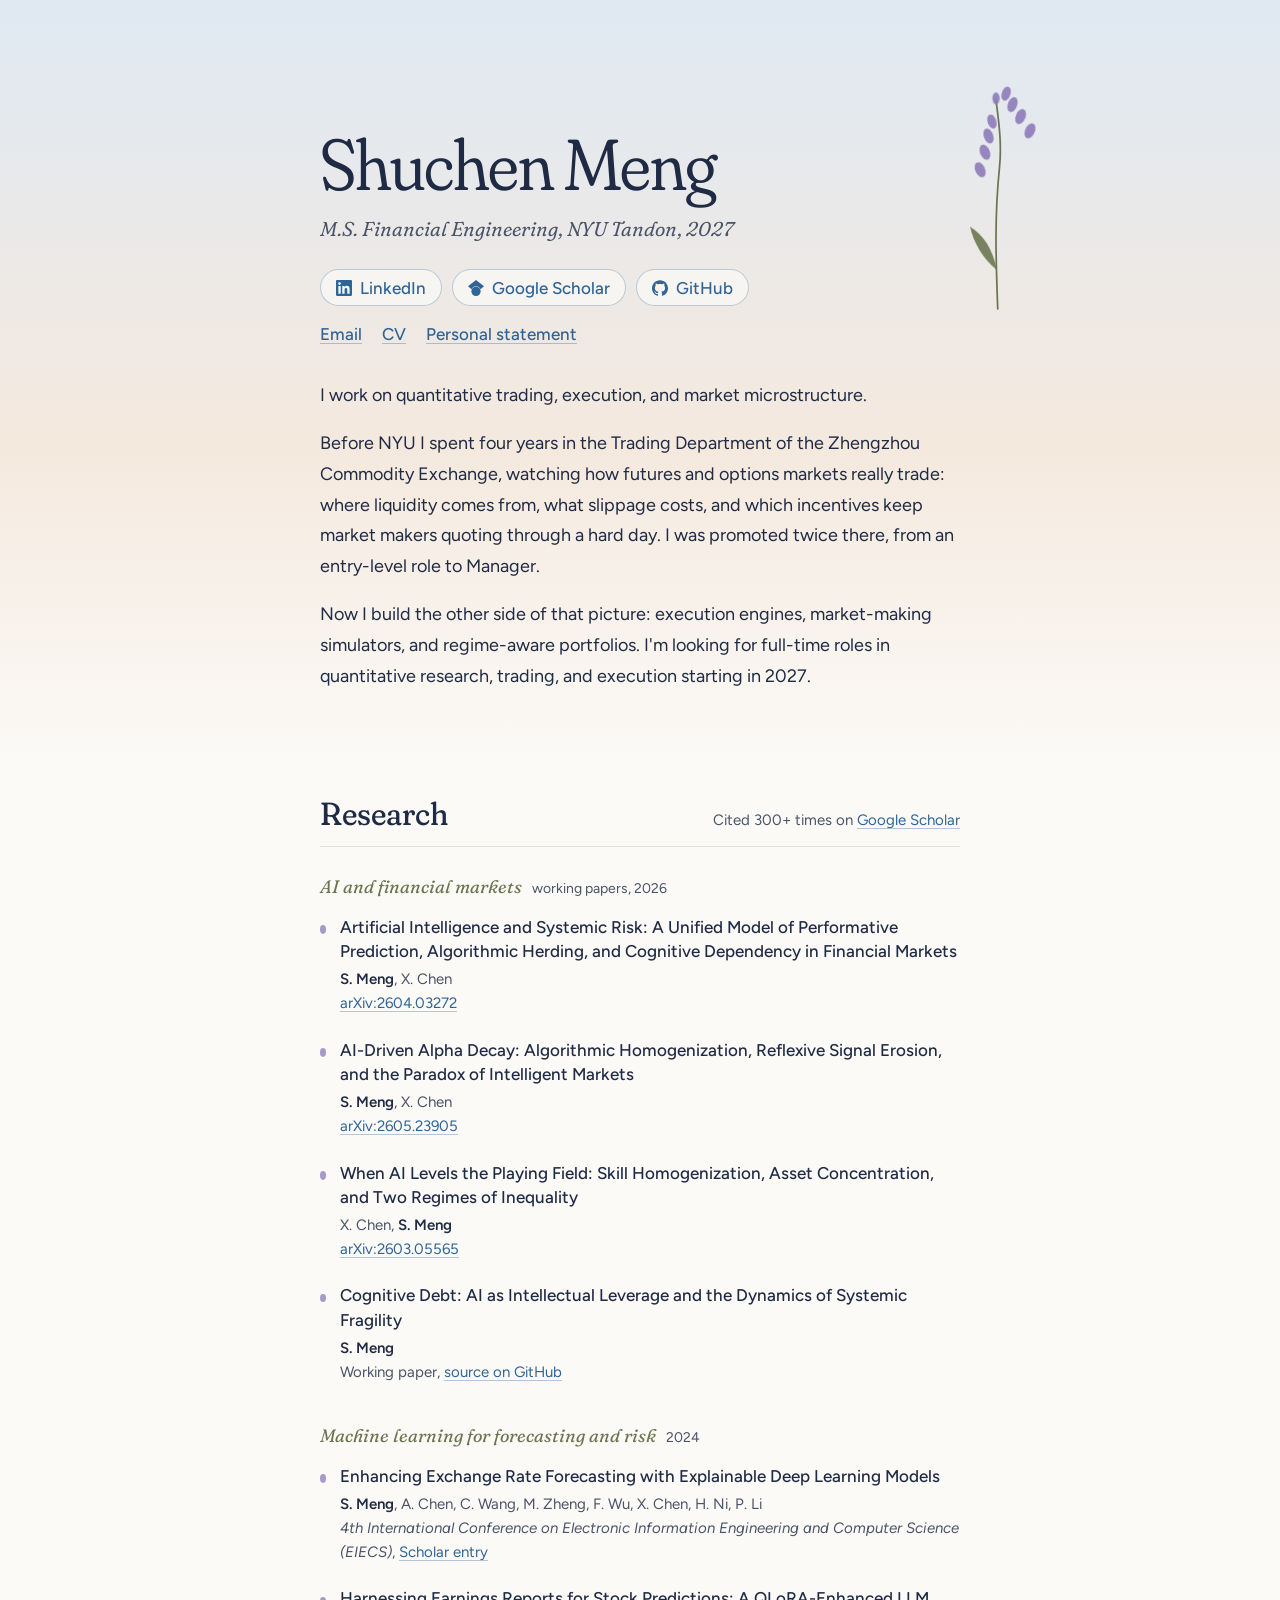
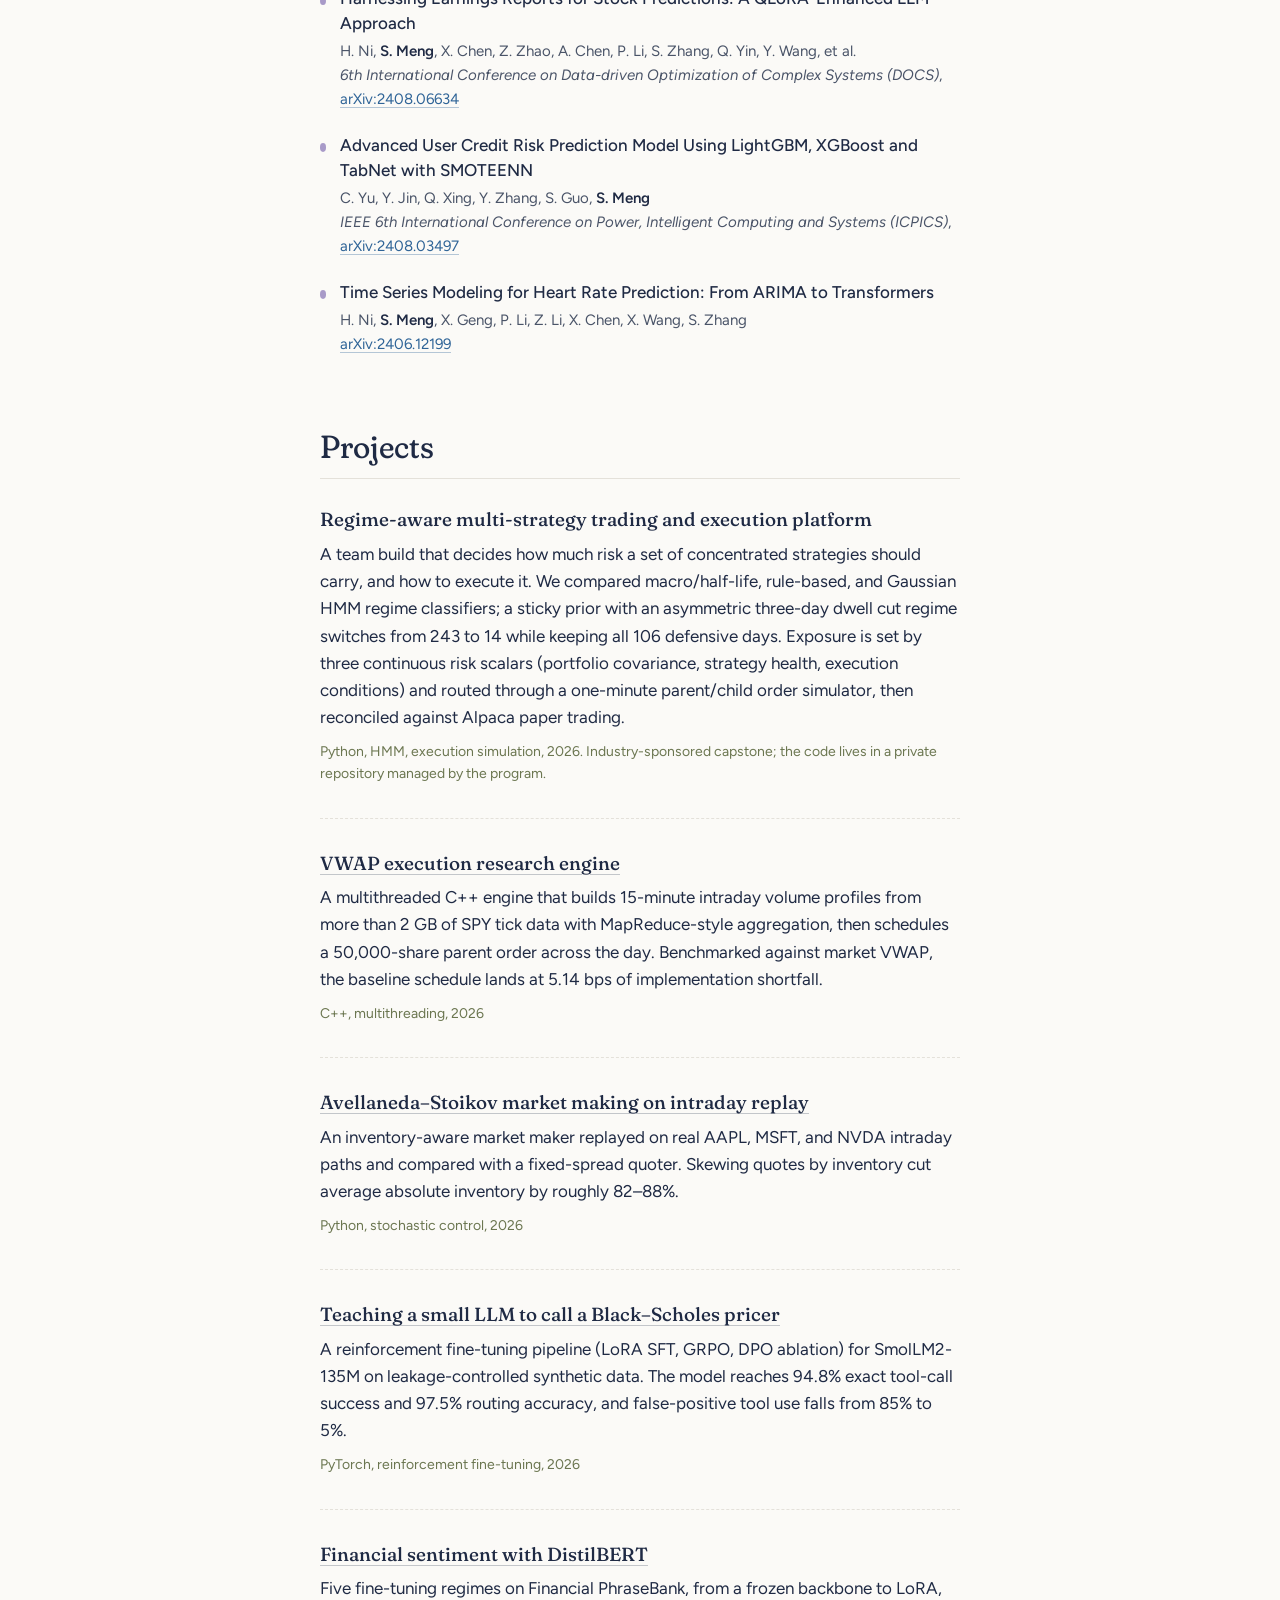
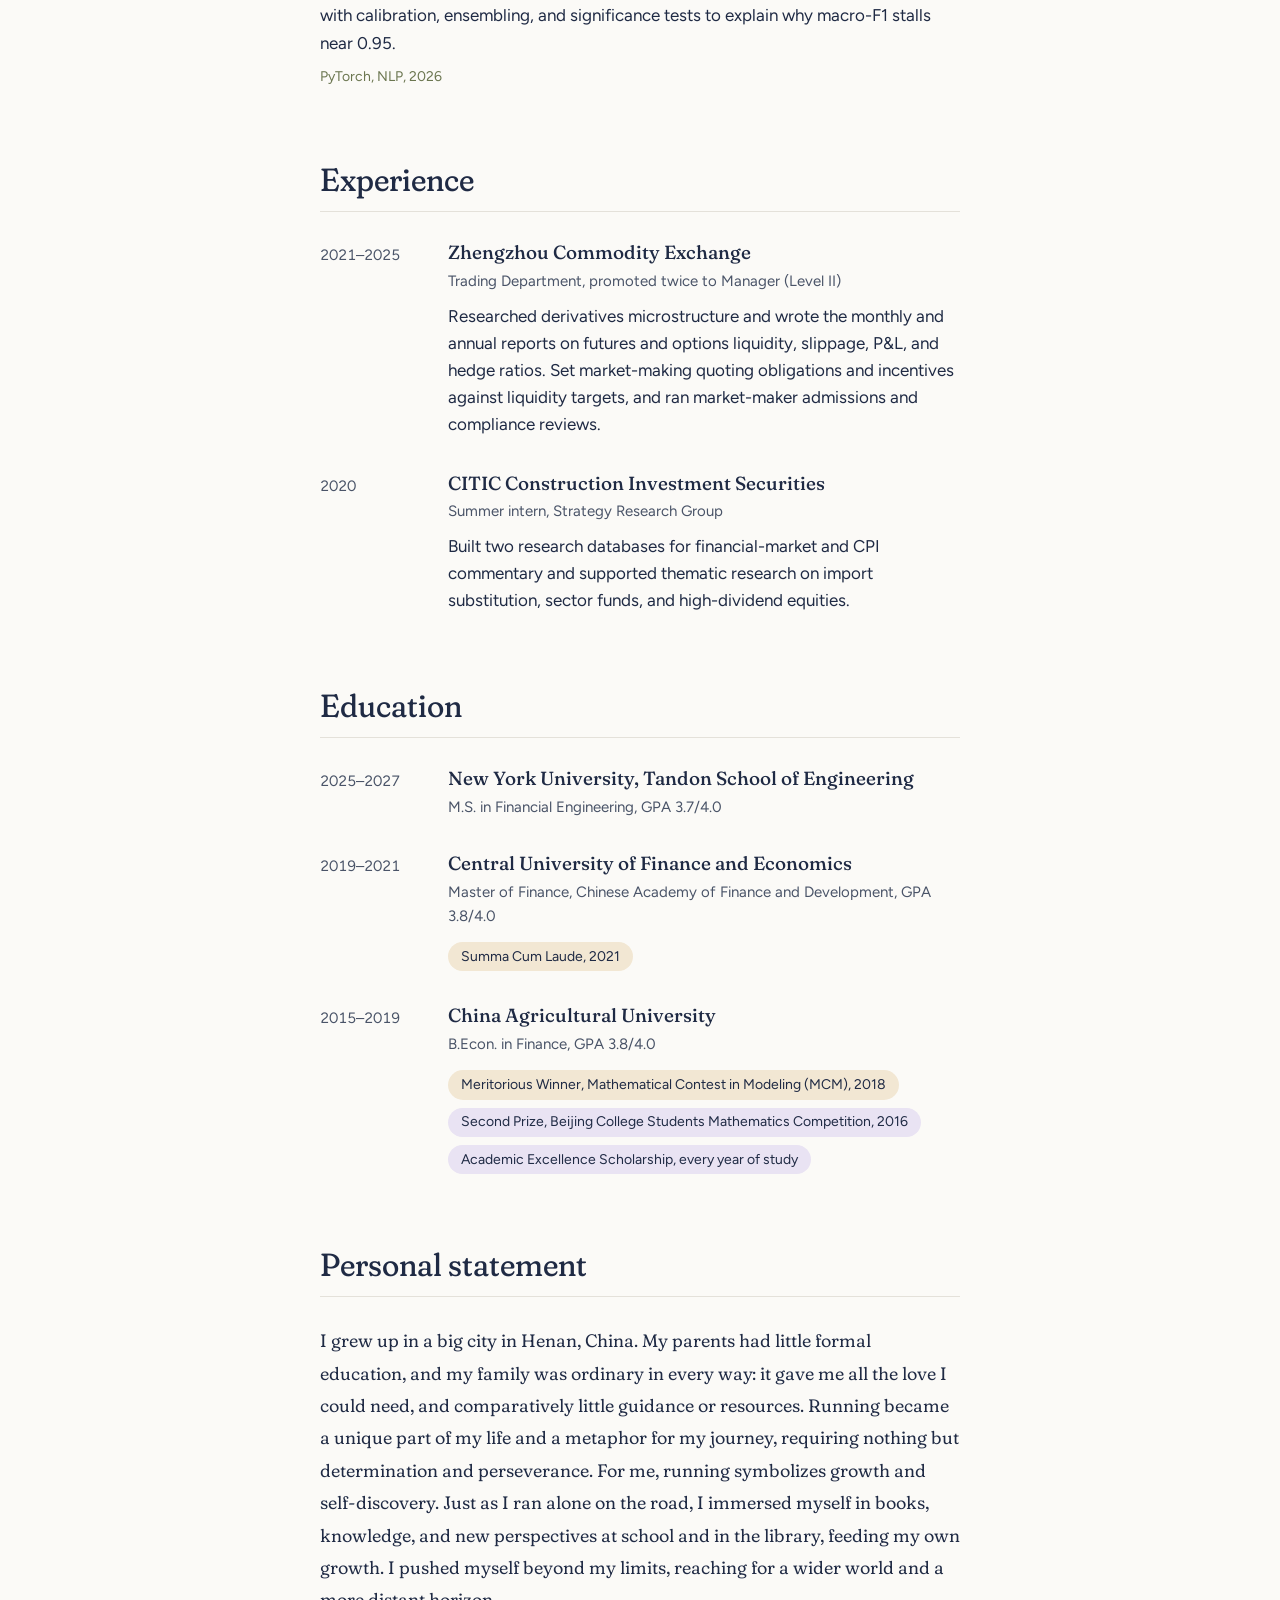
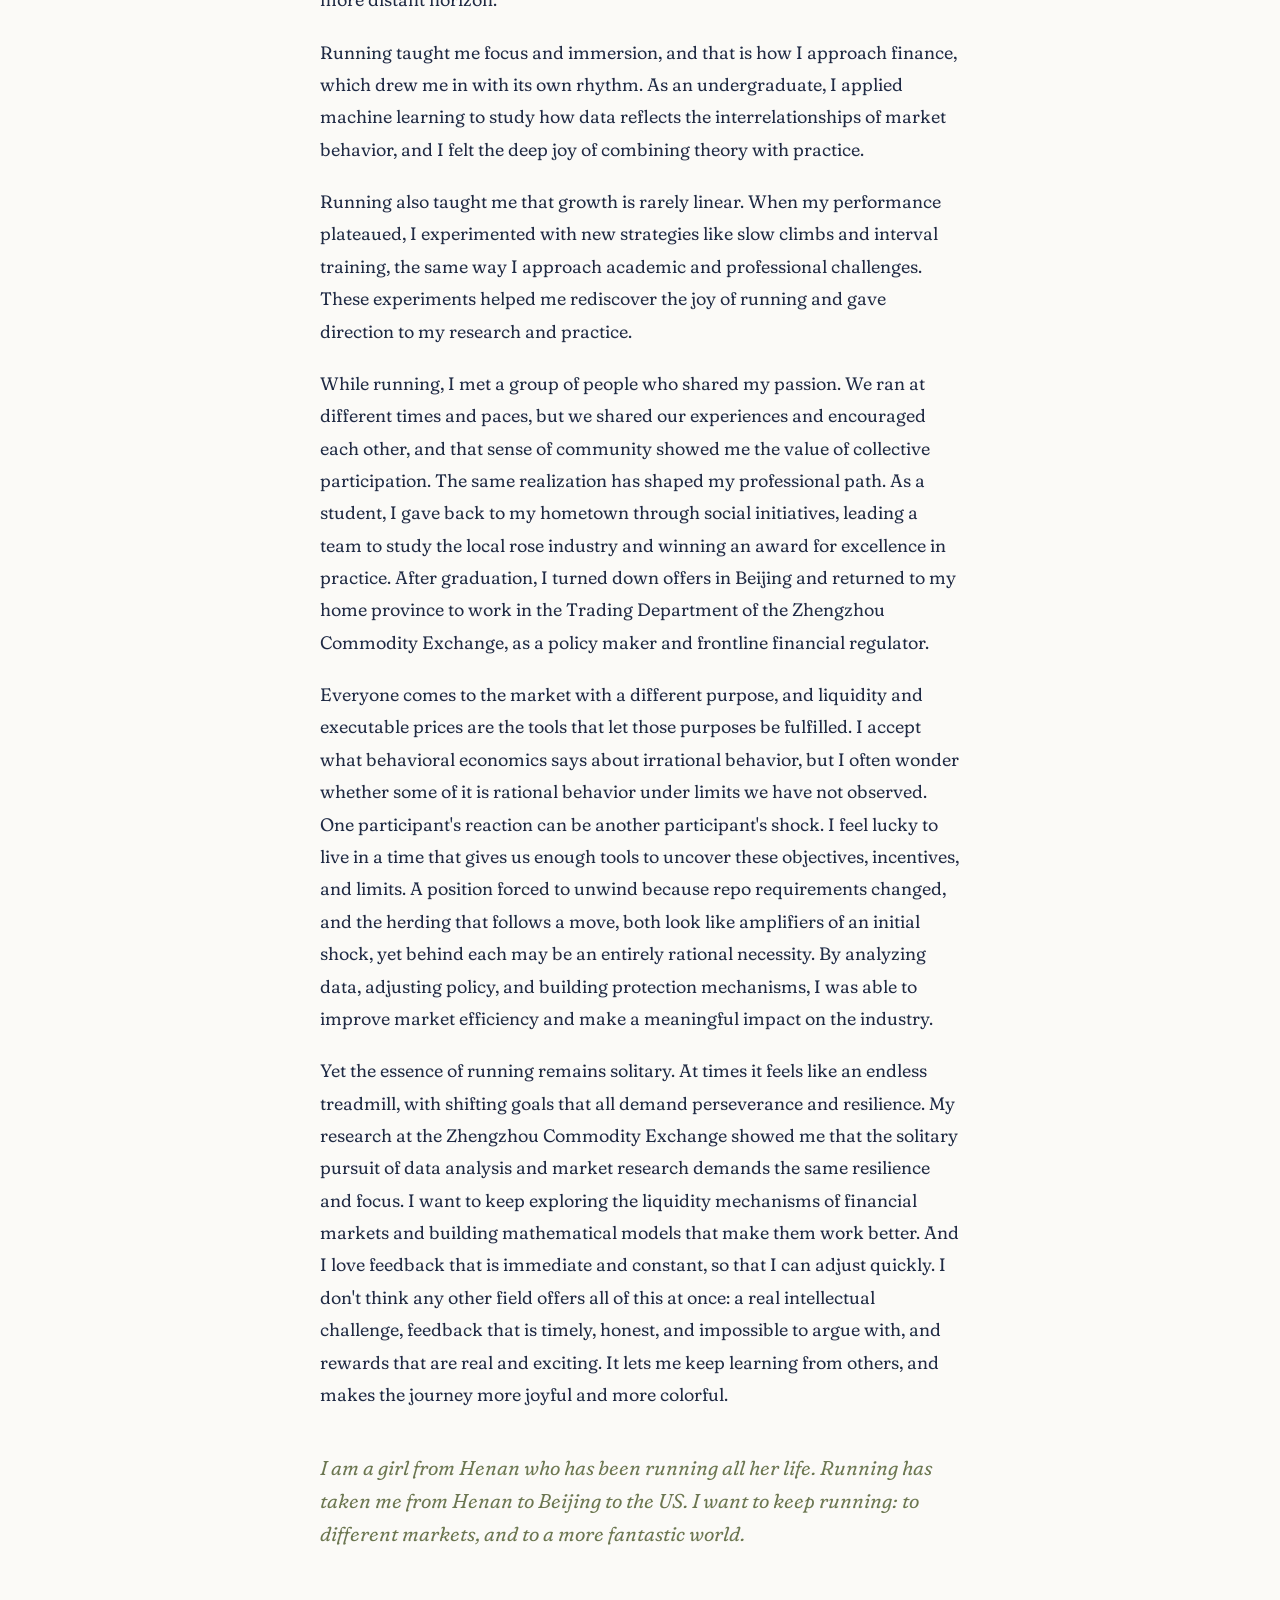
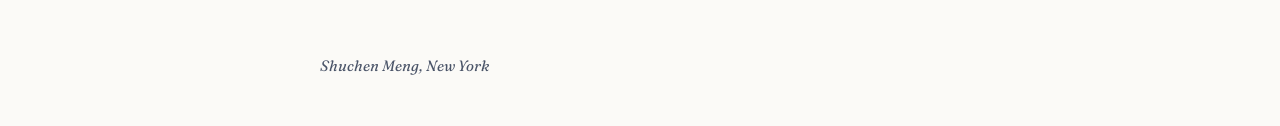
==== commit f582b9fc: "Show LinkedIn, Scholar and GitHub as buttons under the name" ====
--- a/index.html
+++ b/index.html
@@ -34,20 +34,31 @@
     <h1 class="name">Shuchen Meng</h1>
     <p class="role">M.S. Financial Engineering, NYU Tandon, 2027</p>
 
+    <nav class="links" aria-label="Profiles and contact">
+      <a class="profile" href="https://www.linkedin.com/in/shuchen-meng/">
+        <svg viewBox="0 0 24 24" aria-hidden="true"><path d="M20.447 20.452h-3.554v-5.569c0-1.328-.027-3.037-1.852-3.037-1.853 0-2.136 1.445-2.136 2.939v5.667H9.351V9h3.414v1.561h.046c.477-.9 1.637-1.85 3.37-1.85 3.601 0 4.267 2.37 4.267 5.455v6.286zM5.337 7.433a2.062 2.062 0 1 1 0-4.125 2.062 2.062 0 0 1 0 4.125zM7.119 20.452H3.555V9h3.564v11.452zM22.225 0H1.771C.792 0 0 .774 0 1.729v20.542C0 23.227.792 24 1.771 24h20.451C23.2 24 24 23.227 24 22.271V1.729C24 .774 23.2 0 22.222 0h.003z"/></svg>
+        LinkedIn
+      </a>
+      <a class="profile" href="https://scholar.google.com/citations?user=VvL7s1kAAAAJ">
+        <svg viewBox="0 0 24 24" aria-hidden="true"><path d="M5.242 13.769 0 9.5 12 0l12 9.5-5.242 4.269C17.548 11.249 14.978 9.5 12 9.5c-2.977 0-5.548 1.748-6.758 4.269zM12 10a7 7 0 1 0 0 14 7 7 0 0 0 0-14z"/></svg>
+        Google Scholar
+      </a>
+      <a class="profile" href="https://github.com/mengmeng12">
+        <svg viewBox="0 0 24 24" aria-hidden="true"><path d="M12 .297c-6.63 0-12 5.373-12 12 0 5.303 3.438 9.8 8.205 11.385.6.113.82-.258.82-.577 0-.285-.01-1.04-.015-2.04-3.338.724-4.042-1.61-4.042-1.61C4.422 18.07 3.633 17.7 3.633 17.7c-1.087-.744.084-.729.084-.729 1.205.084 1.838 1.236 1.838 1.236 1.07 1.835 2.809 1.305 3.495.998.108-.776.417-1.305.76-1.605-2.665-.3-5.466-1.332-5.466-5.93 0-1.31.465-2.38 1.235-3.22-.135-.303-.54-1.523.105-3.176 0 0 1.005-.322 3.3 1.23.96-.267 1.98-.399 3-.405 1.02.006 2.04.138 3 .405 2.28-1.552 3.285-1.23 3.285-1.23.645 1.653.24 2.873.12 3.176.765.84 1.23 1.91 1.23 3.22 0 4.61-2.805 5.625-5.475 5.92.42.36.81 1.096.81 2.22 0 1.606-.015 2.896-.015 3.286 0 .315.21.69.825.57C20.565 22.092 24 17.592 24 12.297c0-6.627-5.373-12-12-12"/></svg>
+        GitHub
+      </a>
+      <span class="plain">
+        <a href="mailto:sm13533@nyu.edu">Email</a>
+        <a href="cv/Shuchen_Meng_CV.pdf">CV</a>
+        <a href="#statement">Personal statement</a>
+      </span>
+    </nav>
+
     <div class="bio">
       <p>I work on quantitative trading, execution, and market microstructure.</p>
       <p>Before NYU I spent four years in the Trading Department of the Zhengzhou Commodity Exchange, watching how futures and options markets really trade: where liquidity comes from, what slippage costs, and which incentives keep market makers quoting through a hard day. I was promoted twice there, from an entry-level role to Manager.</p>
       <p>Now I build the other side of that picture: execution engines, market-making simulators, and regime-aware portfolios. I'm looking for full-time roles in quantitative research, trading, and execution starting in 2027.</p>
     </div>
-
-    <nav class="links" aria-label="Contact and profiles">
-      <a href="mailto:sm13533@nyu.edu">Email</a>
-      <a href="cv/Shuchen_Meng_CV.pdf">CV</a>
-      <a href="https://www.linkedin.com/in/shuchen-meng/">LinkedIn</a>
-      <a href="https://github.com/mengmeng12">GitHub</a>
-      <a href="https://scholar.google.com/citations?user=VvL7s1kAAAAJ">Google Scholar</a>
-      <a href="#statement">Personal statement</a>
-    </nav>
   </div>
 </header>
 
--- a/styles.css
+++ b/styles.css
@@ -154,7 +154,7 @@
 }
 
 .bio {
-  margin-top: 2.25rem;
+  margin-top: 2rem;
   font-size: 1.125rem;
   line-height: 1.7;
 }
@@ -163,9 +163,39 @@
 .links {
   display: flex;
   flex-wrap: wrap;
-  gap: 0.5rem 1.5rem;
-  margin-top: 2.25rem;
+  align-items: center;
+  gap: 0.6rem;
+  margin-top: 1.5rem;
   font-weight: 500;
+}
+.links .profile {
+  display: inline-flex;
+  align-items: center;
+  gap: 0.5rem;
+  padding: 0.45rem 0.95rem;
+  border: 1px solid color-mix(in srgb, var(--shutter) 30%, transparent);
+  border-radius: 999px;
+  background: color-mix(in srgb, var(--limewash) 70%, transparent);
+  text-decoration: none;
+  line-height: 1.2;
+  transition: background-color 0.15s, border-color 0.15s;
+}
+.links .profile:hover {
+  background: var(--lavender-pale);
+  border-color: var(--lavender);
+}
+.links .profile svg {
+  width: 1rem;
+  height: 1rem;
+  fill: currentColor;
+  flex: none;
+}
+.links .plain {
+  display: flex;
+  flex-wrap: wrap;
+  flex-basis: 100%;
+  gap: 0.25rem 1.25rem;
+  margin-top: 0.3rem;
 }
 
 /* ---------- Sections ---------- */
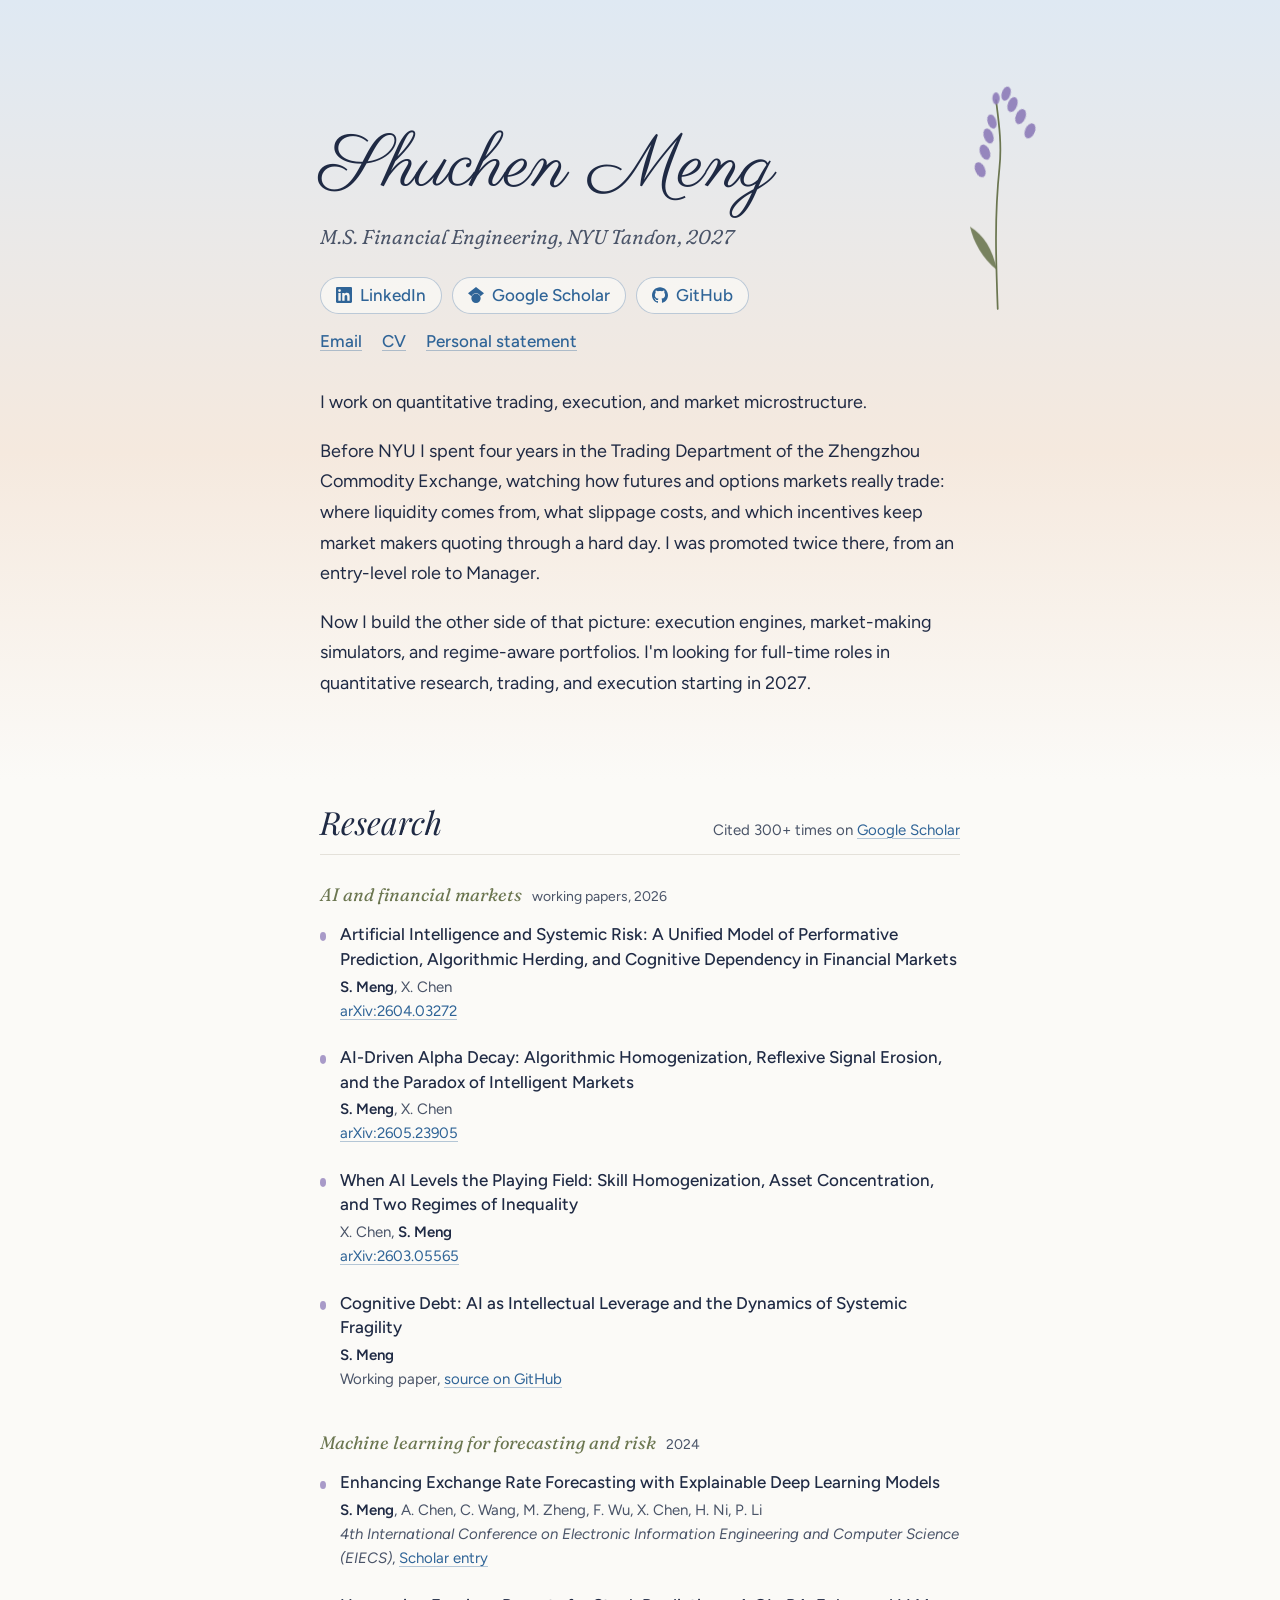
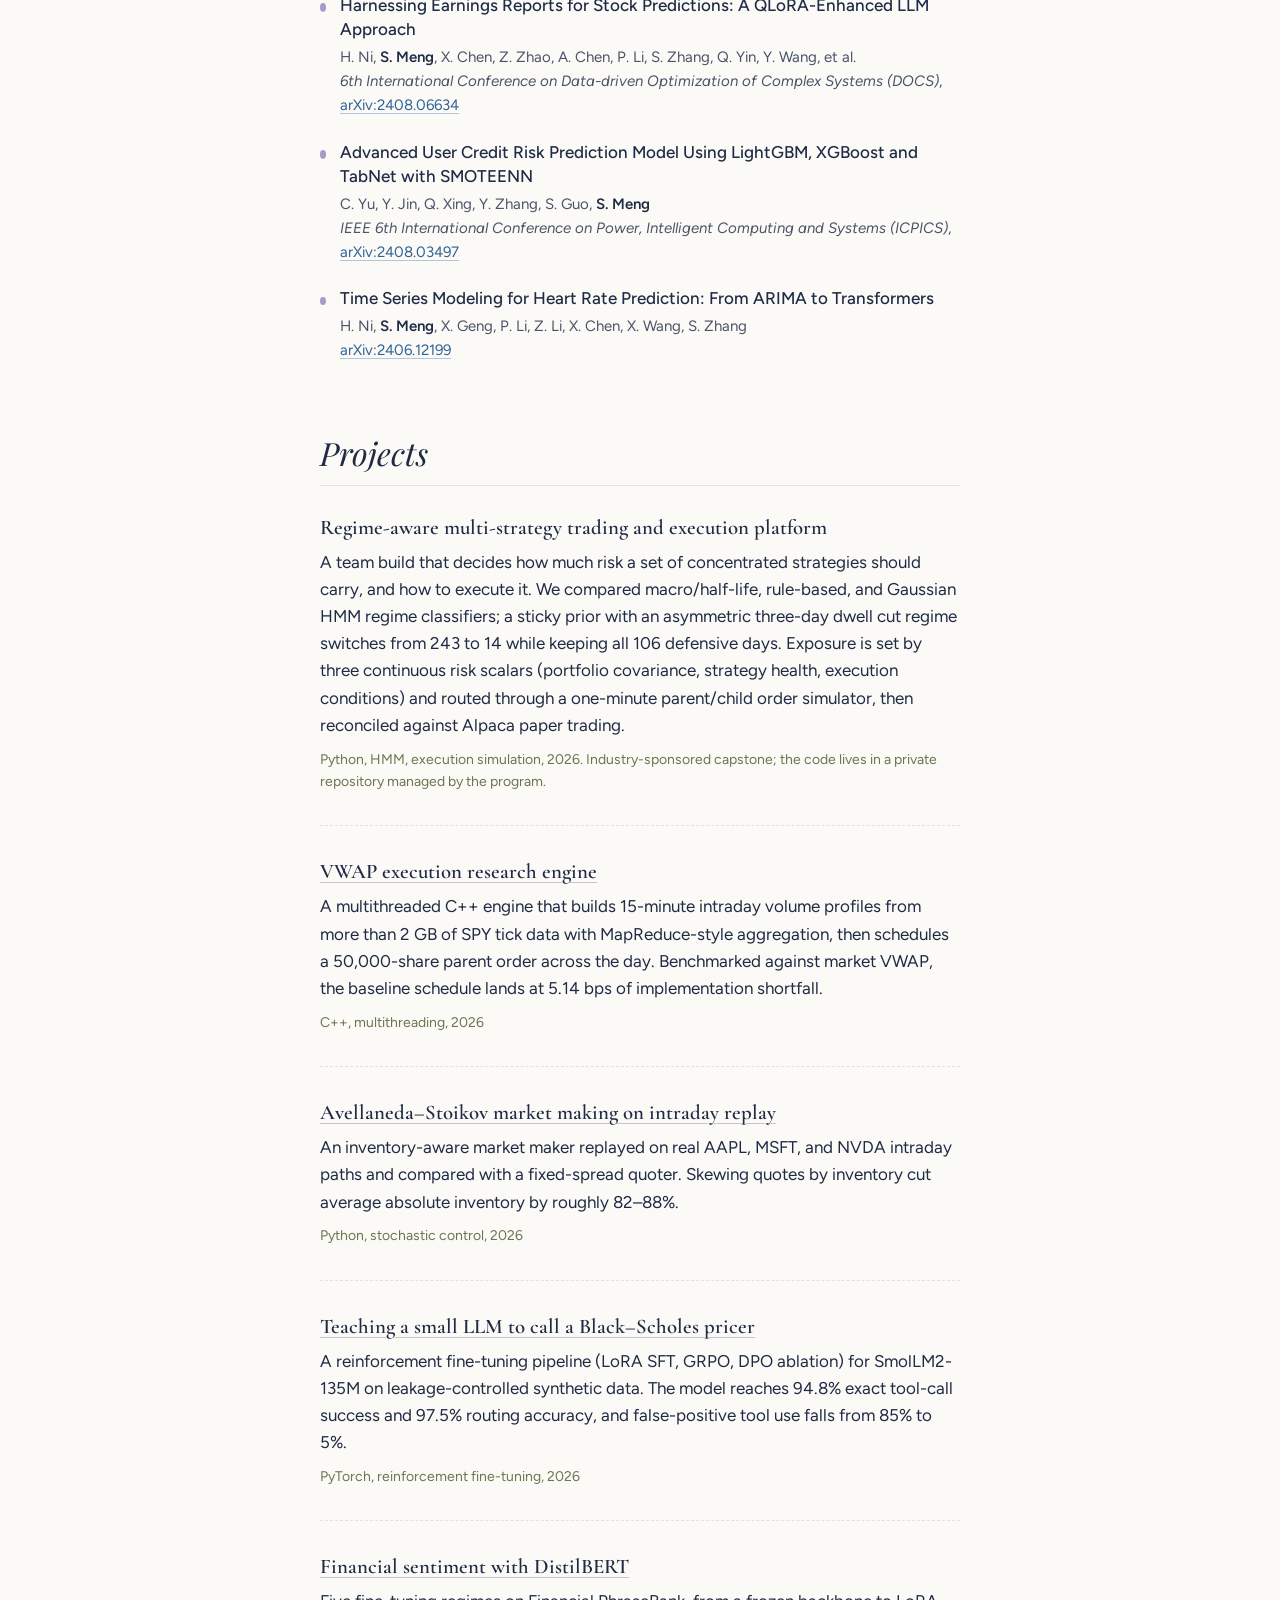
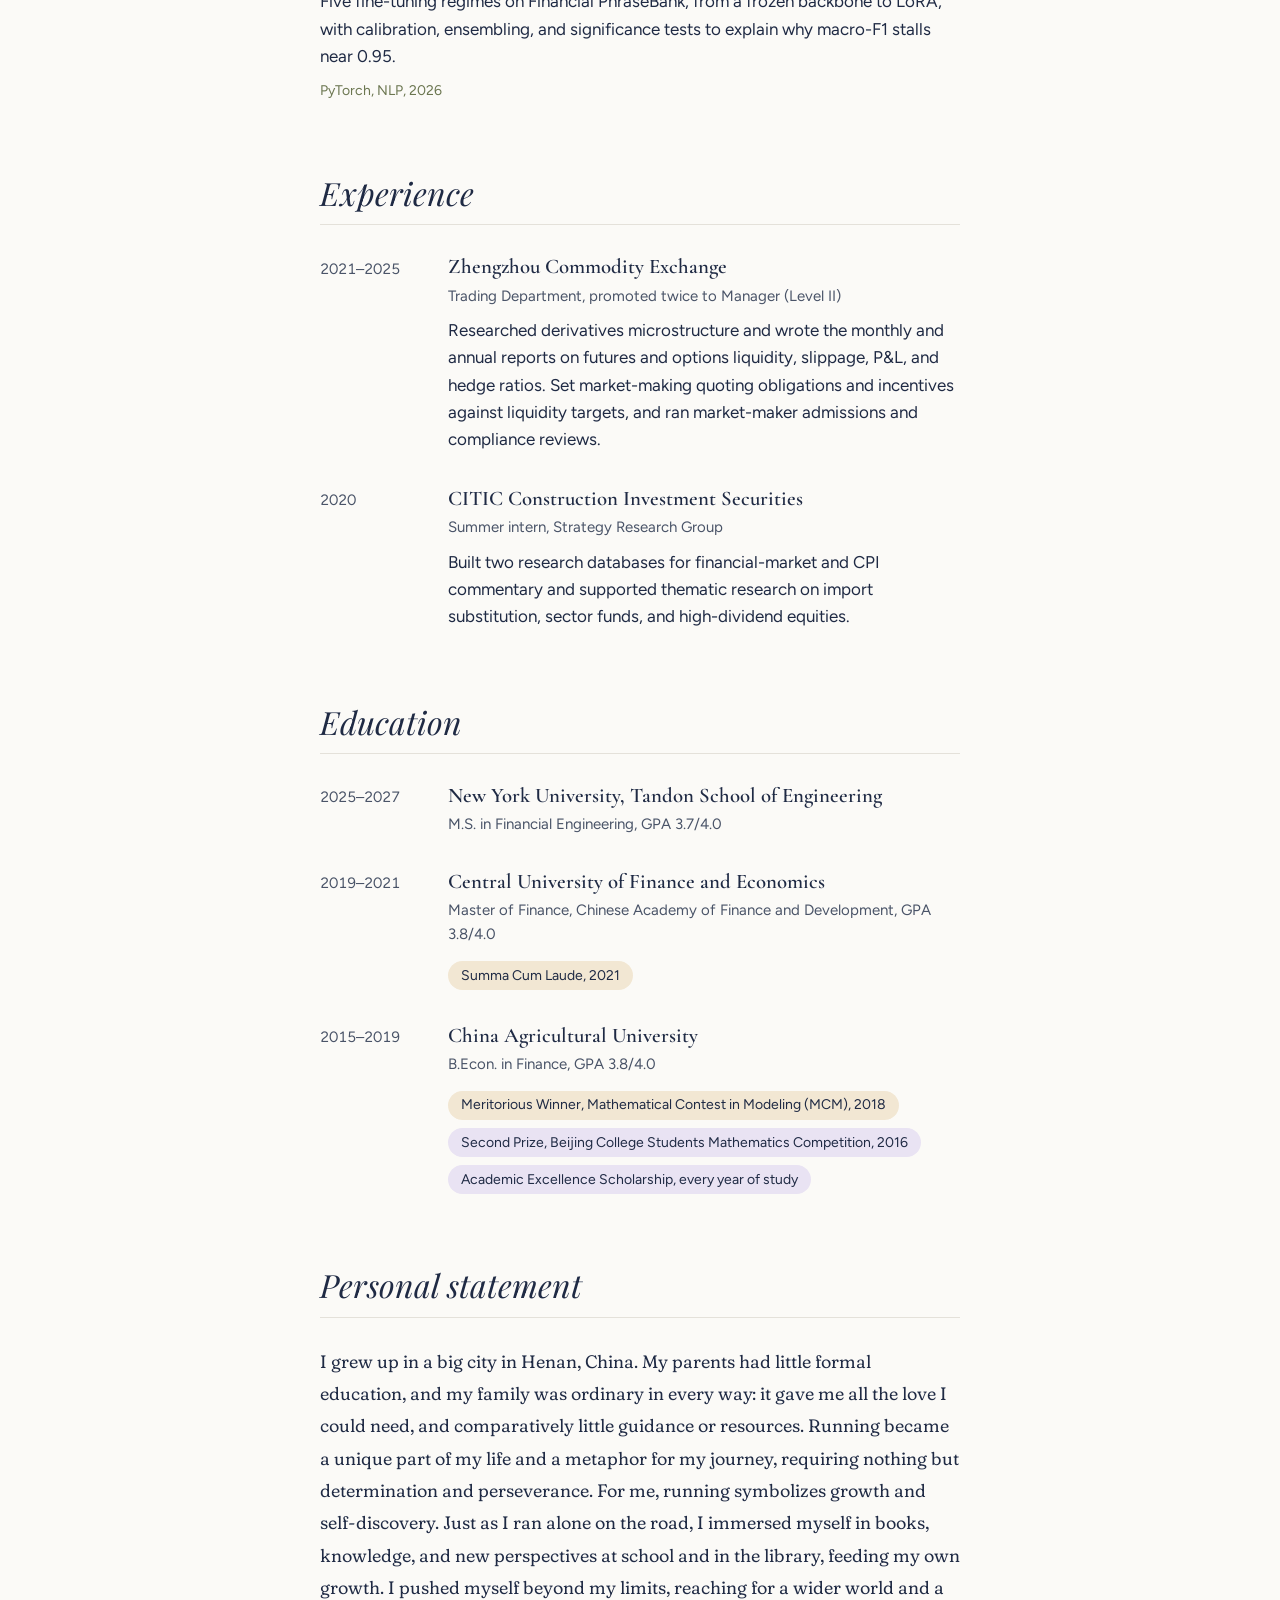
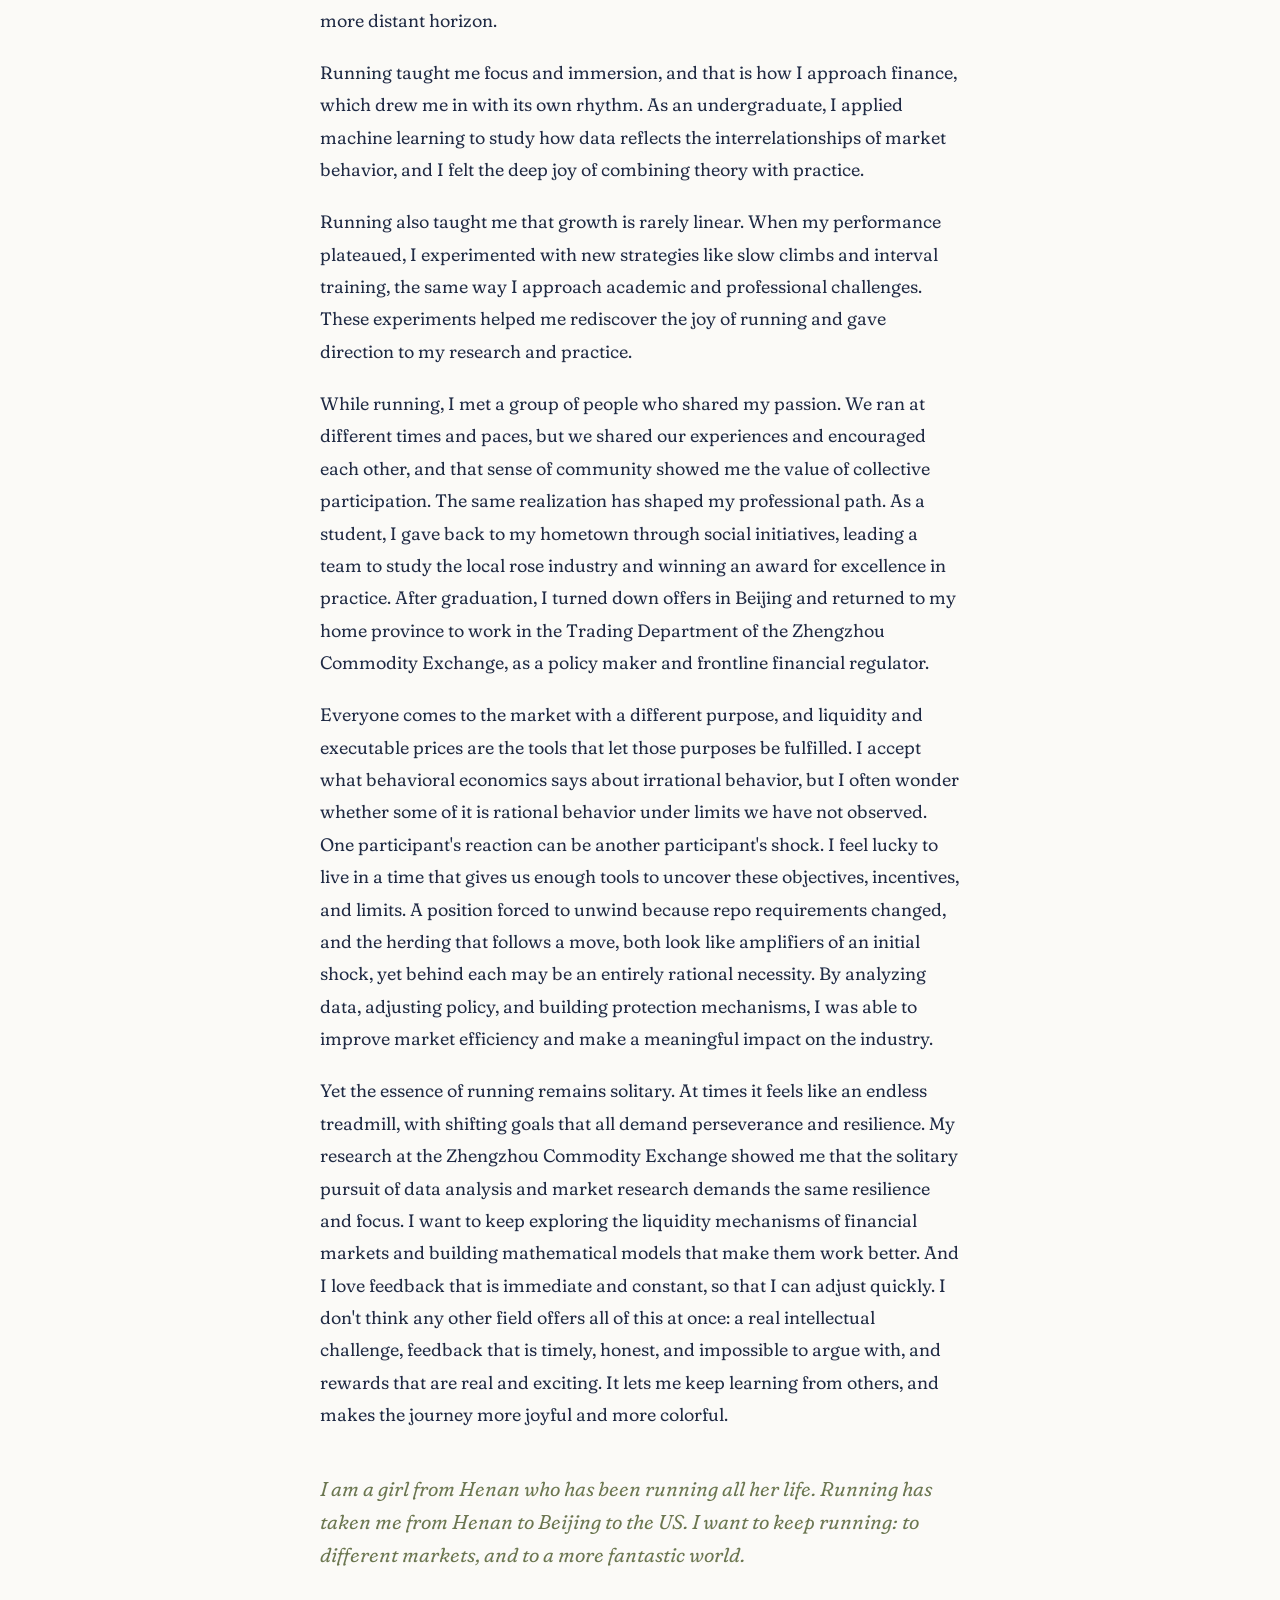
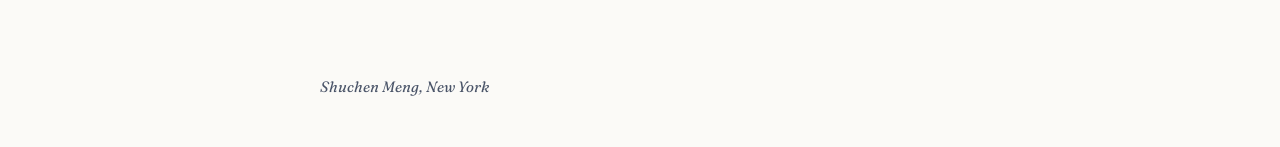
==== commit 045f5fbc: "Use Parisienne / Playfair Display / Cormorant Garamond for title levels" ====
--- a/index.html
+++ b/index.html
@@ -8,8 +8,8 @@
   <link rel="icon" href="favicon.svg" type="image/svg+xml">
   <link rel="preconnect" href="https://fonts.googleapis.com">
   <link rel="preconnect" href="https://fonts.gstatic.com" crossorigin>
-  <link href="https://fonts.googleapis.com/css2?family=Figtree:ital,wght@0,400;0,500;0,600;1,400&family=Fraunces:ital,opsz,wght,SOFT,WONK@0,9..144,300..600,0..100,0..1;1,9..144,300..600,0..100,0..1&display=swap" rel="stylesheet">
-  <link rel="stylesheet" href="styles.css">
+  <link href="https://fonts.googleapis.com/css2?family=Cormorant+Garamond:wght@600&family=Figtree:ital,wght@0,400;0,500;0,600;1,400&family=Parisienne&family=Playfair+Display:ital,wght@1,400&family=Fraunces:ital,opsz,wght,SOFT,WONK@0,9..144,300..600,0..100,0..1;1,9..144,300..600,0..100,0..1&display=swap" rel="stylesheet">
+  <link rel="stylesheet" href="styles.css?v=4">
 </head>
 <body>
 
--- a/styles.css
+++ b/styles.css
@@ -13,6 +13,10 @@
   --sky-mid: #F5E9DE;
 
   --serif: "Fraunces", Georgia, serif;
+  /* title levels: name / section / item */
+  --title-1: "Parisienne", cursive;
+  --title-2: "Playfair Display", Georgia, serif;
+  --title-3: "Cormorant Garamond", Georgia, serif;
   --sans: "Figtree", system-ui, sans-serif;
   --measure: 40rem;
 }
@@ -135,12 +139,10 @@
 
 .name {
   margin: 0;
-  font-family: var(--serif);
-  font-weight: 340;
-  font-size: clamp(2.75rem, 8vw, 4.5rem);
-  line-height: 1.02;
-  letter-spacing: -0.015em;
-  font-variation-settings: "SOFT" 100, "WONK" 1, "opsz" 144;
+  font-family: var(--title-1);
+  font-weight: 400;
+  font-size: clamp(3rem, 9vw, 4.6rem);
+  line-height: 1.1;
 }
 
 .role {
@@ -222,11 +224,11 @@
 
 h2 {
   margin: 0;
-  font-family: var(--serif);
-  font-weight: 420;
+  font-family: var(--title-2);
+  font-style: italic;
+  font-weight: 400;
   font-size: 2rem;
   line-height: 1.2;
-  font-variation-settings: "SOFT" 100, "WONK" 0, "opsz" 72;
 }
 
 .aside {
@@ -236,11 +238,10 @@
 
 h3 {
   margin: 0;
-  font-family: var(--serif);
-  font-weight: 480;
-  font-size: 1.1875rem;
-  line-height: 1.35;
-  font-variation-settings: "SOFT" 50, "opsz" 24;
+  font-family: var(--title-3);
+  font-weight: 600;
+  font-size: 1.3rem;
+  line-height: 1.3;
 }
 h3 a { color: inherit; text-decoration-color: color-mix(in srgb, var(--ink) 25%, transparent); }
 h3 a:hover { color: var(--shutter); text-decoration-color: var(--shutter); }
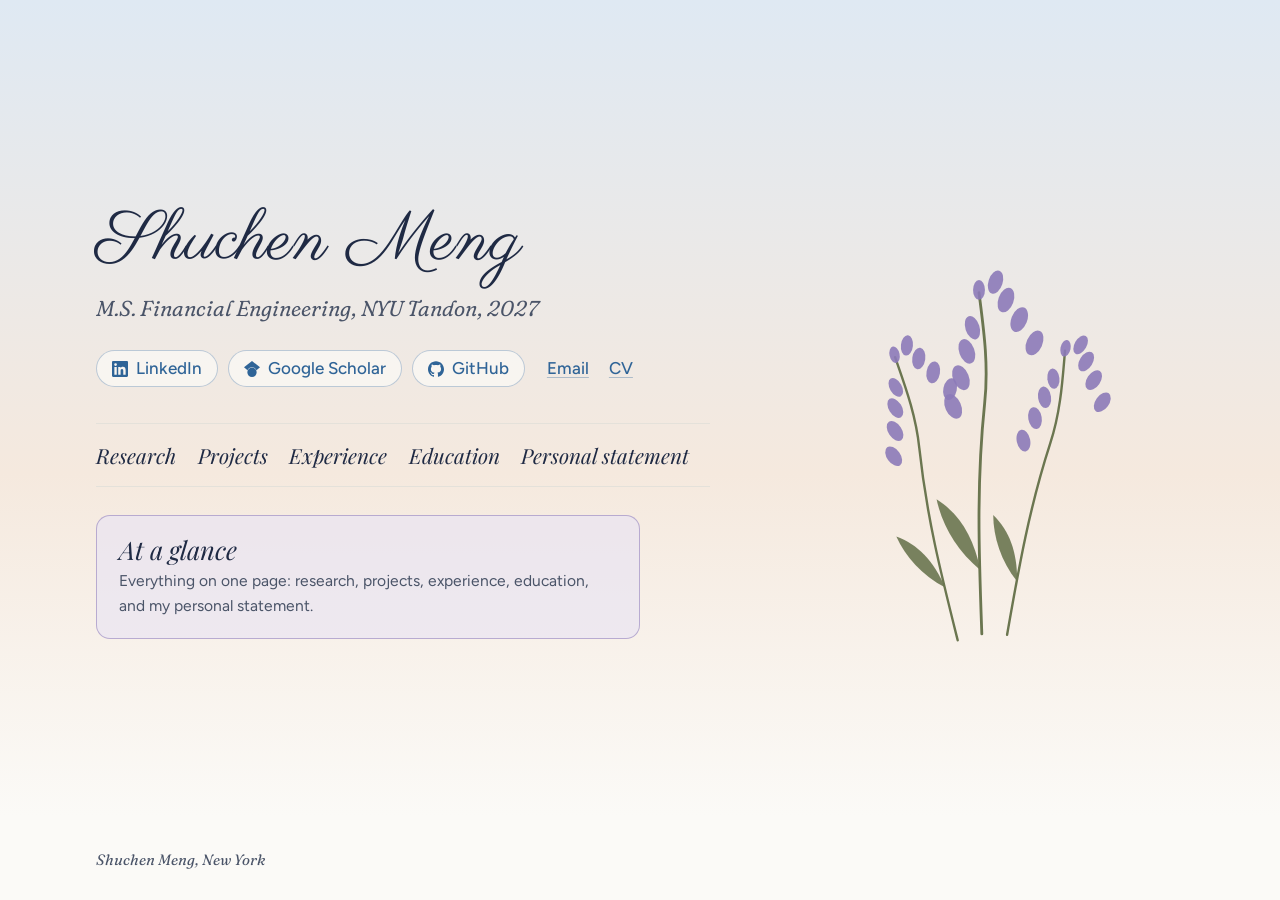
==== commit 18600169: "Restructure into multi-page site Home becomes a full-screen landing page with section links and an A" ====
--- a/index.html
+++ b/index.html
@@ -5,32 +5,18 @@
   <meta name="viewport" content="width=device-width, initial-scale=1">
   <title>Shuchen Meng</title>
   <meta name="description" content="Shuchen Meng — M.S. Financial Engineering at NYU Tandon. Quantitative trading, execution research, and market microstructure.">
-  <link rel="icon" href="favicon.svg" type="image/svg+xml">
+  <link rel="icon" href="/favicon.svg" type="image/svg+xml">
   <link rel="preconnect" href="https://fonts.googleapis.com">
   <link rel="preconnect" href="https://fonts.gstatic.com" crossorigin>
   <link href="https://fonts.googleapis.com/css2?family=Cormorant+Garamond:wght@600&family=Figtree:ital,wght@0,400;0,500;0,600;1,400&family=Parisienne&family=Playfair+Display:ital,wght@1,400&family=Fraunces:ital,opsz,wght,SOFT,WONK@0,9..144,300..600,0..100,0..1;1,9..144,300..600,0..100,0..1&display=swap" rel="stylesheet">
-  <link rel="stylesheet" href="styles.css?v=4">
+  <link rel="stylesheet" href="/styles.css?v=10">
 </head>
-<body>
+<body class="home">
 
 <header class="hero">
   <div class="hero-inner">
-    <svg class="sprig" viewBox="0 0 120 260" aria-hidden="true">
-      <path class="stem" d="M62 255 C 60 200, 58 150, 64 92 C 67 64, 63 38, 60 14"/>
-      <path class="leaf" d="M61 210 C 44 196, 34 178, 30 160 C 46 170, 56 186, 61 210 Z"/>
-      <g class="buds">
-        <ellipse cx="60" cy="12" rx="4.2" ry="7"/>
-        <ellipse cx="57" cy="22" rx="5" ry="8.5" transform="rotate(-18 57 22)"/>
-        <ellipse cx="64" cy="24" rx="5" ry="8.5" transform="rotate(18 64 24)"/>
-        <ellipse cx="57.5" cy="36" rx="5.4" ry="9" transform="rotate(-20 57.5 36)"/>
-        <ellipse cx="65.5" cy="38" rx="5.4" ry="9" transform="rotate(20 65.5 38)"/>
-        <ellipse cx="59" cy="51" rx="5.6" ry="9.2" transform="rotate(-22 59 51)"/>
-        <ellipse cx="67.5" cy="53" rx="5.6" ry="9.2" transform="rotate(22 67.5 53)"/>
-        <ellipse cx="60.5" cy="67" rx="5.6" ry="9.2" transform="rotate(-24 60.5 67)"/>
-        <ellipse cx="69" cy="70" rx="5.6" ry="9.2" transform="rotate(24 69 70)"/>
-      </g>
-    </svg>
 
+    <div class="intro">
     <h1 class="name">Shuchen Meng</h1>
     <p class="role">M.S. Financial Engineering, NYU Tandon, 2027</p>
 
@@ -49,188 +35,73 @@
       </a>
       <span class="plain">
         <a href="mailto:sm13533@nyu.edu">Email</a>
-        <a href="cv/Shuchen_Meng_CV.pdf">CV</a>
-        <a href="#statement">Personal statement</a>
+        <a href="/cv/Shuchen_Meng_CV.pdf">CV</a>
       </span>
     </nav>
 
-    <div class="bio">
-      <p>I work on quantitative trading, execution, and market microstructure.</p>
-      <p>Before NYU I spent four years in the Trading Department of the Zhengzhou Commodity Exchange, watching how futures and options markets really trade: where liquidity comes from, what slippage costs, and which incentives keep market makers quoting through a hard day. I was promoted twice there, from an entry-level role to Manager.</p>
-      <p>Now I build the other side of that picture: execution engines, market-making simulators, and regime-aware portfolios. I'm looking for full-time roles in quantitative research, trading, and execution starting in 2027.</p>
+    <nav class="sections" aria-label="Sections">
+      <a href="/research/">Research</a>
+      <a href="/projects/">Projects</a>
+      <a href="/experience/">Experience</a>
+      <a href="/education/">Education</a>
+      <a href="/statement/">Personal statement</a>
+    </nav>
+
+    <a class="glance-cta" href="/glance/">
+      <span class="cta-title">At a glance</span>
+      <span class="cta-desc">Everything on one page: research, projects, experience, education, and my personal statement.</span>
+    </a>
     </div>
+
+    <svg class="sprig bouquet" viewBox="0 0 260 330" aria-hidden="true">
+      <g transform="translate(70 100) rotate(-12 62 255) scale(.85)">
+        <path class="stem" d="M62 255 C 60 200, 58 150, 64 92 C 67 64, 63 38, 60 14"/>
+        <path class="leaf" d="M61 210 C 44 196, 34 178, 30 160 C 46 170, 56 186, 61 210 Z"/>
+        <g class="buds">
+          <ellipse cx="60" cy="12" rx="4.2" ry="7"/>
+          <ellipse cx="57" cy="22" rx="5" ry="8.5" transform="rotate(-18 57 22)"/>
+          <ellipse cx="64" cy="24" rx="5" ry="8.5" transform="rotate(18 64 24)"/>
+          <ellipse cx="57.5" cy="36" rx="5.4" ry="9" transform="rotate(-20 57.5 36)"/>
+          <ellipse cx="65.5" cy="38" rx="5.4" ry="9" transform="rotate(20 65.5 38)"/>
+          <ellipse cx="59" cy="51" rx="5.6" ry="9.2" transform="rotate(-22 59 51)"/>
+          <ellipse cx="67.5" cy="53" rx="5.6" ry="9.2" transform="rotate(22 67.5 53)"/>
+          <ellipse cx="60.5" cy="67" rx="5.6" ry="9.2" transform="rotate(-24 60.5 67)"/>
+          <ellipse cx="69" cy="70" rx="5.6" ry="9.2" transform="rotate(24 69 70)"/>
+        </g>
+      </g>
+      <g transform="translate(89 100) rotate(12 62 255) scale(.85)">
+        <path class="stem" d="M62 255 C 60 200, 58 150, 64 92 C 67 64, 63 38, 60 14"/>
+        <path class="leaf" d="M61 210 C 44 196, 34 178, 30 160 C 46 170, 56 186, 61 210 Z"/>
+        <g class="buds">
+          <ellipse cx="60" cy="12" rx="4.2" ry="7"/>
+          <ellipse cx="57" cy="22" rx="5" ry="8.5" transform="rotate(-18 57 22)"/>
+          <ellipse cx="64" cy="24" rx="5" ry="8.5" transform="rotate(18 64 24)"/>
+          <ellipse cx="57.5" cy="36" rx="5.4" ry="9" transform="rotate(-20 57.5 36)"/>
+          <ellipse cx="65.5" cy="38" rx="5.4" ry="9" transform="rotate(20 65.5 38)"/>
+          <ellipse cx="59" cy="51" rx="5.6" ry="9.2" transform="rotate(-22 59 51)"/>
+          <ellipse cx="67.5" cy="53" rx="5.6" ry="9.2" transform="rotate(22 67.5 53)"/>
+          <ellipse cx="60.5" cy="67" rx="5.6" ry="9.2" transform="rotate(-24 60.5 67)"/>
+          <ellipse cx="69" cy="70" rx="5.6" ry="9.2" transform="rotate(24 69 70)"/>
+        </g>
+      </g>
+      <g transform="translate(70 60)">
+        <path class="stem" d="M62 255 C 60 200, 58 150, 64 92 C 67 64, 63 38, 60 14"/>
+        <path class="leaf" d="M61 210 C 44 196, 34 178, 30 160 C 46 170, 56 186, 61 210 Z"/>
+        <g class="buds">
+          <ellipse cx="60" cy="12" rx="4.2" ry="7"/>
+          <ellipse cx="57" cy="22" rx="5" ry="8.5" transform="rotate(-18 57 22)"/>
+          <ellipse cx="64" cy="24" rx="5" ry="8.5" transform="rotate(18 64 24)"/>
+          <ellipse cx="57.5" cy="36" rx="5.4" ry="9" transform="rotate(-20 57.5 36)"/>
+          <ellipse cx="65.5" cy="38" rx="5.4" ry="9" transform="rotate(20 65.5 38)"/>
+          <ellipse cx="59" cy="51" rx="5.6" ry="9.2" transform="rotate(-22 59 51)"/>
+          <ellipse cx="67.5" cy="53" rx="5.6" ry="9.2" transform="rotate(22 67.5 53)"/>
+          <ellipse cx="60.5" cy="67" rx="5.6" ry="9.2" transform="rotate(-24 60.5 67)"/>
+          <ellipse cx="69" cy="70" rx="5.6" ry="9.2" transform="rotate(24 69 70)"/>
+        </g>
+      </g>
+    </svg>
   </div>
 </header>
-
-<main>
-
-  <section id="research">
-    <div class="section-head">
-      <h2>Research</h2>
-      <p class="aside">Cited 300+ times on <a href="https://scholar.google.com/citations?user=VvL7s1kAAAAJ">Google Scholar</a></p>
-    </div>
-
-    <h3 class="group">AI and financial markets <span>working papers, 2026</span></h3>
-    <ol class="papers">
-      <li>
-        <p class="title">Artificial Intelligence and Systemic Risk: A Unified Model of Performative Prediction, Algorithmic Herding, and Cognitive Dependency in Financial Markets</p>
-        <p class="authors"><b>S. Meng</b>, X. Chen</p>
-        <p class="venue"><a href="https://arxiv.org/abs/2604.03272">arXiv:2604.03272</a></p>
-      </li>
-      <li>
-        <p class="title">AI-Driven Alpha Decay: Algorithmic Homogenization, Reflexive Signal Erosion, and the Paradox of Intelligent Markets</p>
-        <p class="authors"><b>S. Meng</b>, X. Chen</p>
-        <p class="venue"><a href="https://arxiv.org/abs/2605.23905">arXiv:2605.23905</a></p>
-      </li>
-      <li>
-        <p class="title">When AI Levels the Playing Field: Skill Homogenization, Asset Concentration, and Two Regimes of Inequality</p>
-        <p class="authors">X. Chen, <b>S. Meng</b></p>
-        <p class="venue"><a href="https://arxiv.org/abs/2603.05565">arXiv:2603.05565</a></p>
-      </li>
-      <li>
-        <p class="title">Cognitive Debt: AI as Intellectual Leverage and the Dynamics of Systemic Fragility</p>
-        <p class="authors"><b>S. Meng</b></p>
-        <p class="venue">Working paper, <a href="https://github.com/mengmeng12/cognitive_debt-AI-hidden-cost">source on GitHub</a></p>
-      </li>
-    </ol>
-
-    <h3 class="group">Machine learning for forecasting and risk <span>2024</span></h3>
-    <ol class="papers">
-      <li>
-        <p class="title">Enhancing Exchange Rate Forecasting with Explainable Deep Learning Models</p>
-        <p class="authors"><b>S. Meng</b>, A. Chen, C. Wang, M. Zheng, F. Wu, X. Chen, H. Ni, P. Li</p>
-        <p class="venue"><i>4th International Conference on Electronic Information Engineering and Computer Science (EIECS)</i>, <a href="https://scholar.google.com/citations?view_op=view_citation&amp;user=VvL7s1kAAAAJ&amp;citation_for_view=VvL7s1kAAAAJ:9yKSN-GCB0IC">Scholar entry</a></p>
-      </li>
-      <li>
-        <p class="title">Harnessing Earnings Reports for Stock Predictions: A QLoRA-Enhanced LLM Approach</p>
-        <p class="authors">H. Ni, <b>S. Meng</b>, X. Chen, Z. Zhao, A. Chen, P. Li, S. Zhang, Q. Yin, Y. Wang, et al.</p>
-        <p class="venue"><i>6th International Conference on Data-driven Optimization of Complex Systems (DOCS)</i>, <a href="https://arxiv.org/abs/2408.06634">arXiv:2408.06634</a></p>
-      </li>
-      <li>
-        <p class="title">Advanced User Credit Risk Prediction Model Using LightGBM, XGBoost and TabNet with SMOTEENN</p>
-        <p class="authors">C. Yu, Y. Jin, Q. Xing, Y. Zhang, S. Guo, <b>S. Meng</b></p>
-        <p class="venue"><i>IEEE 6th International Conference on Power, Intelligent Computing and Systems (ICPICS)</i>, <a href="https://arxiv.org/abs/2408.03497">arXiv:2408.03497</a></p>
-      </li>
-      <li>
-        <p class="title">Time Series Modeling for Heart Rate Prediction: From ARIMA to Transformers</p>
-        <p class="authors">H. Ni, <b>S. Meng</b>, X. Geng, P. Li, Z. Li, X. Chen, X. Wang, S. Zhang</p>
-        <p class="venue"><a href="https://arxiv.org/abs/2406.12199">arXiv:2406.12199</a></p>
-      </li>
-    </ol>
-  </section>
-
-  <section id="projects">
-    <div class="section-head">
-      <h2>Projects</h2>
-    </div>
-
-    <ul class="projects">
-      <li>
-        <h3>Regime-aware multi-strategy trading and execution platform</h3>
-        <p>A team build that decides how much risk a set of concentrated strategies should carry, and how to execute it. We compared macro/half-life, rule-based, and Gaussian HMM regime classifiers; a sticky prior with an asymmetric three-day dwell cut regime switches from 243 to 14 while keeping all 106 defensive days. Exposure is set by three continuous risk scalars (portfolio covariance, strategy health, execution conditions) and routed through a one-minute parent/child order simulator, then reconciled against Alpaca paper trading.</p>
-        <p class="meta">Python, HMM, execution simulation, 2026. Industry-sponsored capstone; the code lives in a private repository managed by the program.</p>
-      </li>
-      <li>
-        <h3><a href="https://github.com/mengmeng12/VWAP-execution-research-project">VWAP execution research engine</a></h3>
-        <p>A multithreaded C++ engine that builds 15-minute intraday volume profiles from more than 2&nbsp;GB of SPY tick data with MapReduce-style aggregation, then schedules a 50,000-share parent order across the day. Benchmarked against market VWAP, the baseline schedule lands at 5.14&nbsp;bps of implementation shortfall.</p>
-        <p class="meta">C++, multithreading, 2026</p>
-      </li>
-      <li>
-        <h3><a href="https://github.com/mengmeng12/avellaneda-stoikov-market-making">Avellaneda–Stoikov market making on intraday replay</a></h3>
-        <p>An inventory-aware market maker replayed on real AAPL, MSFT, and NVDA intraday paths and compared with a fixed-spread quoter. Skewing quotes by inventory cut average absolute inventory by roughly 82–88%.</p>
-        <p class="meta">Python, stochastic control, 2026</p>
-      </li>
-      <li>
-        <h3><a href="https://github.com/mengmeng12/smollm2-quant-tool-use-RFT">Teaching a small LLM to call a Black–Scholes pricer</a></h3>
-        <p>A reinforcement fine-tuning pipeline (LoRA SFT, GRPO, DPO ablation) for SmolLM2-135M on leakage-controlled synthetic data. The model reaches 94.8% exact tool-call success and 97.5% routing accuracy, and false-positive tool use falls from 85% to 5%.</p>
-        <p class="meta">PyTorch, reinforcement fine-tuning, 2026</p>
-      </li>
-      <li>
-        <h3><a href="https://github.com/mengmeng12/financial-phrasebank-distilbert-study">Financial sentiment with DistilBERT</a></h3>
-        <p>Five fine-tuning regimes on Financial PhraseBank, from a frozen backbone to LoRA, with calibration, ensembling, and significance tests to explain why macro-F1 stalls near 0.95.</p>
-        <p class="meta">PyTorch, NLP, 2026</p>
-      </li>
-    </ul>
-  </section>
-
-  <section id="experience">
-    <div class="section-head">
-      <h2>Experience</h2>
-    </div>
-    <dl class="timeline">
-      <div class="row">
-        <dt>2021–2025</dt>
-        <dd>
-          <h3>Zhengzhou Commodity Exchange</h3>
-          <p class="sub">Trading Department, promoted twice to Manager (Level II)</p>
-          <p>Researched derivatives microstructure and wrote the monthly and annual reports on futures and options liquidity, slippage, P&amp;L, and hedge ratios. Set market-making quoting obligations and incentives against liquidity targets, and ran market-maker admissions and compliance reviews.</p>
-        </dd>
-      </div>
-      <div class="row">
-        <dt>2020</dt>
-        <dd>
-          <h3>CITIC Construction Investment Securities</h3>
-          <p class="sub">Summer intern, Strategy Research Group</p>
-          <p>Built two research databases for financial-market and CPI commentary and supported thematic research on import substitution, sector funds, and high-dividend equities.</p>
-        </dd>
-      </div>
-    </dl>
-  </section>
-
-  <section id="education">
-    <div class="section-head">
-      <h2>Education</h2>
-    </div>
-    <dl class="timeline">
-      <div class="row">
-        <dt>2025–2027</dt>
-        <dd>
-          <h3>New York University, Tandon School of Engineering</h3>
-          <p class="sub">M.S. in Financial Engineering, GPA 3.7/4.0</p>
-          <!-- Selected coursework: to be filled in later -->
-        </dd>
-      </div>
-      <div class="row">
-        <dt>2019–2021</dt>
-        <dd>
-          <h3>Central University of Finance and Economics</h3>
-          <p class="sub">Master of Finance, Chinese Academy of Finance and Development, GPA 3.8/4.0</p>
-          <ul class="honors">
-            <li>Summa Cum Laude, 2021</li>
-          </ul>
-        </dd>
-      </div>
-      <div class="row">
-        <dt>2015–2019</dt>
-        <dd>
-          <h3>China Agricultural University</h3>
-          <p class="sub">B.Econ. in Finance, GPA 3.8/4.0</p>
-          <ul class="honors">
-            <li>Meritorious Winner, Mathematical Contest in Modeling (MCM), 2018</li>
-            <li>Second Prize, Beijing College Students Mathematics Competition, 2016</li>
-            <li>Academic Excellence Scholarship, every year of study</li>
-          </ul>
-        </dd>
-      </div>
-    </dl>
-  </section>
-
-  <section id="statement">
-    <div class="section-head">
-      <h2>Personal statement</h2>
-    </div>
-    <article class="essay">
-      <p>I grew up in a big city in Henan, China. My parents had little formal education, and my family was ordinary in every way: it gave me all the love I could need, and comparatively little guidance or resources. Running became a unique part of my life and a metaphor for my journey, requiring nothing but determination and perseverance. For me, running symbolizes growth and self-discovery. Just as I ran alone on the road, I immersed myself in books, knowledge, and new perspectives at school and in the library, feeding my own growth. I pushed myself beyond my limits, reaching for a wider world and a more distant horizon.</p>
-      <p>Running taught me focus and immersion, and that is how I approach finance, which drew me in with its own rhythm. As an undergraduate, I applied machine learning to study how data reflects the interrelationships of market behavior, and I felt the deep joy of combining theory with practice.</p>
-      <p>Running also taught me that growth is rarely linear. When my performance plateaued, I experimented with new strategies like slow climbs and interval training, the same way I approach academic and professional challenges. These experiments helped me rediscover the joy of running and gave direction to my research and practice.</p>
-      <p>While running, I met a group of people who shared my passion. We ran at different times and paces, but we shared our experiences and encouraged each other, and that sense of community showed me the value of collective participation. The same realization has shaped my professional path. As a student, I gave back to my hometown through social initiatives, leading a team to study the local rose industry and winning an award for excellence in practice. After graduation, I turned down offers in Beijing and returned to my home province to work in the Trading Department of the Zhengzhou Commodity Exchange, as a policy maker and frontline financial regulator.</p>
-      <p>Everyone comes to the market with a different purpose, and liquidity and executable prices are the tools that let those purposes be fulfilled. I accept what behavioral economics says about irrational behavior, but I often wonder whether some of it is rational behavior under limits we have not observed. One participant's reaction can be another participant's shock. I feel lucky to live in a time that gives us enough tools to uncover these objectives, incentives, and limits. A position forced to unwind because repo requirements changed, and the herding that follows a move, both look like amplifiers of an initial shock, yet behind each may be an entirely rational necessity. By analyzing data, adjusting policy, and building protection mechanisms, I was able to improve market efficiency and make a meaningful impact on the industry.</p>
-      <p>Yet the essence of running remains solitary. At times it feels like an endless treadmill, with shifting goals that all demand perseverance and resilience. My research at the Zhengzhou Commodity Exchange showed me that the solitary pursuit of data analysis and market research demands the same resilience and focus. I want to keep exploring the liquidity mechanisms of financial markets and building mathematical models that make them work better. And I love feedback that is immediate and constant, so that I can adjust quickly. I don't think any other field offers all of this at once: a real intellectual challenge, feedback that is timely, honest, and impossible to argue with, and rewards that are real and exciting. It lets me keep learning from others, and makes the journey more joyful and more colorful.</p>
-      <p class="coda">I am a girl from Henan who has been running all her life. Running has taken me from Henan to Beijing to the US. I want to keep running: to different markets, and to a more fantastic world.</p>
-    </article>
-  </section>
-
-</main>
 
 <footer>
   <p>Shuchen Meng, New York</p>
--- a/styles.css
+++ b/styles.css
@@ -403,3 +403,430 @@
   .sprig .stem { animation: none; stroke-dashoffset: 0; }
   .sprig .leaf, .sprig .buds ellipse { animation: none; opacity: 0.9; }
 }
+
+/* =========================================================
+   Multi-page: site nav, home directory, sub-page header,
+   project detail pages
+   ========================================================= */
+
+.site-nav {
+  display: flex;
+  flex-wrap: wrap;
+  align-items: baseline;
+  justify-content: space-between;
+  gap: 0.5rem 1.5rem;
+  max-width: calc(var(--measure) + 2rem);
+  margin: 0 auto;
+  padding: 1.25rem 1rem 0;
+}
+.site-nav .home {
+  font-family: var(--title-1);
+  font-size: 1.75rem;
+  line-height: 1;
+  color: var(--ink);
+  text-decoration: none;
+}
+.site-nav ul {
+  display: flex;
+  flex-wrap: wrap;
+  gap: 0.25rem 1.1rem;
+  list-style: none;
+  margin: 0;
+  padding: 0;
+  font-size: 0.9375rem;
+  font-weight: 500;
+}
+.site-nav ul a {
+  color: var(--ink-soft);
+  text-decoration: none;
+}
+.site-nav ul a:hover { color: var(--shutter); }
+.site-nav ul a[aria-current="page"] {
+  color: var(--ink);
+  text-decoration: underline;
+  text-decoration-color: var(--lavender);
+  text-decoration-thickness: 2px;
+  text-underline-offset: 0.35em;
+}
+
+/* the glance page keeps the full hero under the nav */
+.hero.with-nav { padding-top: 0; }
+.hero.with-nav .hero-inner { margin-top: clamp(3rem, 9vw, 5.5rem); }
+
+/* ---------- Home ---------- */
+
+.glance-cta {
+  display: block;
+  margin-top: 2.25rem;
+  padding: 1.1rem 1.4rem 1.2rem;
+  border: 1px solid color-mix(in srgb, var(--lavender) 55%, transparent);
+  border-radius: 14px;
+  background: color-mix(in srgb, var(--lavender-pale) 65%, transparent);
+  color: var(--ink);
+  text-decoration: none;
+  transition: border-color 0.15s, background-color 0.15s;
+}
+.glance-cta:hover {
+  border-color: var(--lavender);
+  background: var(--lavender-pale);
+}
+.glance-cta .cta-title {
+  display: block;
+  font-family: var(--title-2);
+  font-style: italic;
+  font-size: 1.6rem;
+  line-height: 1.2;
+}
+.glance-cta .cta-desc {
+  display: block;
+  margin-top: 0.3rem;
+  color: var(--ink-soft);
+  font-size: 0.975rem;
+}
+
+.directory {
+  list-style: none;
+  margin: 0;
+  padding: 0;
+}
+.directory li { border-top: 1px solid var(--rule); }
+.directory li:last-child { border-bottom: 1px solid var(--rule); }
+.directory a {
+  display: grid;
+  grid-template-columns: 12rem 1fr;
+  align-items: baseline;
+  gap: 0.25rem 1.5rem;
+  padding: 1.15rem 0;
+  color: var(--ink);
+  text-decoration: none;
+}
+.directory .dir-title {
+  font-family: var(--title-2);
+  font-style: italic;
+  font-size: 1.6rem;
+  line-height: 1.2;
+  transition: color 0.15s;
+}
+.directory .dir-desc { color: var(--ink-soft); }
+.directory a:hover .dir-title { color: var(--shutter); }
+@media (max-width: 34rem) {
+  .directory a { grid-template-columns: 1fr; }
+}
+
+/* ---------- Sub-page header ---------- */
+
+.page-head {
+  background: linear-gradient(180deg, var(--sky-top) 0%, var(--sky-mid) 70%, var(--limewash) 100%);
+  padding-bottom: clamp(2rem, 6vw, 3rem);
+}
+.page-title {
+  max-width: var(--measure);
+  margin: clamp(2.5rem, 8vw, 4.5rem) auto 0;
+  padding: 0 1rem;
+  box-sizing: content-box;
+}
+.page-title h1 {
+  margin: 0;
+  font-family: var(--title-2);
+  font-style: italic;
+  font-weight: 400;
+  font-size: clamp(2.2rem, 6vw, 3rem);
+  line-height: 1.15;
+}
+.page-title .crumb {
+  margin-bottom: 0.6rem;
+  font-size: 0.9375rem;
+}
+.page-title .lede {
+  margin-top: 1rem;
+  font-size: 1.125rem;
+  line-height: 1.65;
+  color: var(--ink-soft);
+}
+.page-title .meta { margin-top: 0.9rem; }
+
+/* sub-pages: first section sits close to the header */
+.page-head + main section:first-child { padding-top: 0.5rem; }
+
+/* ---------- Project list page ---------- */
+
+.projects .more {
+  margin-top: 0.6rem;
+  font-size: 0.9375rem;
+  font-weight: 500;
+}
+
+/* ---------- Project detail ---------- */
+
+.stats {
+  display: grid;
+  grid-template-columns: repeat(auto-fit, minmax(9.5rem, 1fr));
+  gap: 1.25rem 1.5rem;
+  margin: 0 0 1rem;
+  padding: 1.25rem 0;
+  border-top: 1px solid var(--rule);
+  border-bottom: 1px solid var(--rule);
+}
+.stats div {
+  display: flex;
+  flex-direction: column-reverse;
+  gap: 0.2rem;
+}
+.stats dd {
+  margin: 0;
+  font-family: var(--serif);
+  font-weight: 400;
+  font-size: 1.9rem;
+  line-height: 1.1;
+  font-variant-numeric: lining-nums;
+  font-variation-settings: "SOFT" 100, "opsz" 72;
+}
+.stats dt {
+  font-size: 0.875rem;
+  line-height: 1.4;
+  color: var(--ink-soft);
+}
+
+.doc h2 {
+  margin-top: 2.75rem;
+  font-size: 1.6rem;
+}
+.doc h2:first-child { margin-top: 1.5rem; }
+.doc p, .doc ul, .doc .table-wrap { margin-top: 0.9rem; }
+.doc ul { padding-left: 1.25rem; }
+.doc ul li + li { margin-top: 0.35rem; }
+.doc ul li::marker { color: var(--lavender); }
+.doc code {
+  font-size: 0.9em;
+  padding: 0.05em 0.3em;
+  border-radius: 4px;
+  background: var(--lavender-pale);
+}
+.doc .note {
+  padding: 0.9rem 1.1rem;
+  border-radius: 10px;
+  background: color-mix(in srgb, var(--ochre) 12%, var(--limewash));
+  font-size: 0.975rem;
+}
+
+.table-wrap { overflow-x: auto; }
+.data-table {
+  width: 100%;
+  border-collapse: collapse;
+  font-size: 0.9375rem;
+  font-variant-numeric: tabular-nums;
+}
+.data-table th, .data-table td {
+  padding: 0.5rem 0.75rem 0.5rem 0;
+  border-bottom: 1px solid var(--rule);
+  text-align: right;
+  white-space: nowrap;
+}
+.data-table th:first-child, .data-table td:first-child { text-align: left; }
+.data-table th {
+  font-weight: 500;
+  color: var(--ink-soft);
+}
+.data-table caption {
+  caption-side: bottom;
+  padding-top: 0.5rem;
+  text-align: left;
+  font-size: 0.875rem;
+  color: var(--ink-soft);
+}
+
+.pager {
+  display: flex;
+  justify-content: space-between;
+  gap: 1rem;
+  margin-top: 4rem;
+  padding-top: 1.25rem;
+  border-top: 1px solid var(--rule);
+  font-size: 0.9375rem;
+}
+.pager a { max-width: 48%; }
+.pager .next { margin-left: auto; text-align: right; }
+
+/* ---------- Home: full-screen layout ---------- */
+
+body.home {
+  display: flex;
+  flex-direction: column;
+  min-height: 100vh;
+  --wide: 76rem;
+  --gutter: clamp(1rem, 5vw, 4rem);
+}
+.home .hero {
+  flex: 1;
+  display: flex;
+  align-items: center;
+  padding: clamp(2.5rem, 7vh, 5rem) 0 clamp(1.5rem, 4vh, 3rem);
+}
+.home .hero-inner {
+  display: grid;
+  grid-template-columns: minmax(0, 3fr) minmax(0, 2fr);
+  align-items: center;
+  gap: 2rem 4rem;
+  width: 100%;
+  max-width: var(--wide);
+  padding: 0 var(--gutter);
+  box-sizing: border-box;
+}
+.home .name { font-size: clamp(3.25rem, 5.4vw, 5.5rem); white-space: nowrap; }
+.home .role { font-size: 1.35rem; }
+.home .bio { max-width: 38rem; margin-top: 1.5rem; }
+.home .links .plain { flex-basis: auto; margin: 0 0 0 0.75rem; }
+.home .glance-cta { max-width: 34rem; margin-top: 1.75rem; }
+
+.home .bouquet {
+  position: static;
+  justify-self: center;
+  width: 100%;
+  max-width: 23rem;
+}
+
+.home main {
+  width: 100%;
+  max-width: var(--wide);
+  padding: 0 var(--gutter);
+  box-sizing: border-box;
+}
+.home .directory {
+  display: grid;
+  grid-template-columns: repeat(auto-fit, minmax(11rem, 1fr));
+  gap: 0 2rem;
+}
+.home .directory li,
+.home .directory li:last-child { border-bottom: 0; }
+.home .directory a {
+  display: block;
+  padding: 1.25rem 0 1.5rem;
+}
+.home .directory .dir-title { display: block; font-size: 1.5rem; }
+.home .directory .dir-desc { display: block; margin-top: 0.4rem; font-size: 0.9375rem; }
+
+.home footer {
+  width: 100%;
+  max-width: var(--wide);
+  margin-top: 1rem;
+  padding: 1rem var(--gutter) 1.75rem;
+  box-sizing: border-box;
+}
+
+@media (max-width: 52rem) {
+  .home .hero-inner { grid-template-columns: 1fr; position: relative; }
+  .home .bouquet {
+    position: absolute;
+    top: -2.5rem;
+    right: var(--gutter);
+    width: 5rem;
+  }
+  .home .name { padding-right: 3.75rem; font-size: clamp(2.6rem, 11vw, 3.5rem); }
+}
+@media (max-width: 34rem) {
+  .home .links .plain { flex-basis: 100%; margin: 0.3rem 0 0; }
+}
+
+.home .sections {
+  display: flex;
+  flex-wrap: wrap;
+  gap: 0.5rem 1.35rem;
+  margin-top: 2.25rem;
+  padding: 1.1rem 0;
+  border-top: 1px solid var(--rule);
+  border-bottom: 1px solid var(--rule);
+}
+.home .sections a {
+  font-family: var(--title-2);
+  font-style: italic;
+  font-size: 1.3rem;
+  line-height: 1.3;
+  white-space: nowrap;
+  color: var(--ink);
+  text-decoration: underline;
+  text-decoration-color: transparent;
+  text-decoration-thickness: 1px;
+  text-underline-offset: 0.25em;
+  transition: color 0.15s, text-decoration-color 0.15s;
+}
+.home .sections a:hover {
+  color: var(--shutter);
+  text-decoration-color: var(--lavender);
+}
+
+/* ---------- Experience: collapsible roles ---------- */
+
+.roles details { border-top: 1px solid var(--rule); }
+.roles details:last-of-type { border-bottom: 1px solid var(--rule); }
+.roles summary {
+  display: grid;
+  grid-template-columns: 6.5rem 1fr auto;
+  align-items: baseline;
+  gap: 0 1.5rem;
+  padding: 1.1rem 0;
+  list-style: none;
+  cursor: pointer;
+}
+.roles summary::-webkit-details-marker { display: none; }
+.roles summary:focus-visible {
+  outline: 2px solid var(--lavender);
+  outline-offset: 2px;
+  border-radius: 4px;
+}
+.roles .when {
+  font-size: 0.9375rem;
+  font-variant-numeric: tabular-nums;
+  color: var(--ink-soft);
+}
+.roles .org {
+  display: block;
+  font-family: var(--title-3);
+  font-weight: 600;
+  font-size: 1.3rem;
+  line-height: 1.3;
+  transition: color 0.15s;
+}
+.roles summary:hover .org { color: var(--shutter); }
+.roles .what .sub {
+  display: block;
+  margin-top: 0.2rem;
+  font-size: 0.9375rem;
+  color: var(--ink-soft);
+}
+.roles .chev {
+  width: 0.55rem;
+  height: 0.55rem;
+  margin-right: 0.25rem;
+  border-right: 1.5px solid var(--ink-soft);
+  border-bottom: 1.5px solid var(--ink-soft);
+  transform: translateY(-0.2rem) rotate(45deg);
+  transition: transform 0.2s ease;
+}
+.roles details[open] .chev { transform: translateY(0.1rem) rotate(225deg); }
+
+.role-body {
+  padding: 0 0 1.6rem 8rem;
+}
+.role-body .lead { font-weight: 500; }
+.role-body h4 {
+  margin: 1.4rem 0 0;
+  font-family: var(--serif);
+  font-style: italic;
+  font-weight: 400;
+  font-size: 1.05rem;
+  color: var(--olive);
+}
+.role-body .lead + h4 { margin-top: 1.1rem; }
+.role-body ul { margin: 0.5rem 0 0; padding-left: 1.15rem; }
+.role-body > ul:first-child { margin-top: 0; }
+.role-body li + li { margin-top: 0.35rem; }
+.role-body li::marker { color: var(--lavender); }
+
+@media (max-width: 34rem) {
+  .roles summary { grid-template-columns: 1fr auto; }
+  .roles .when { grid-column: 1 / -1; }
+  .role-body { padding-left: 0; }
+}
+@media (prefers-reduced-motion: reduce) {
+  .roles .chev { transition: none; }
+}
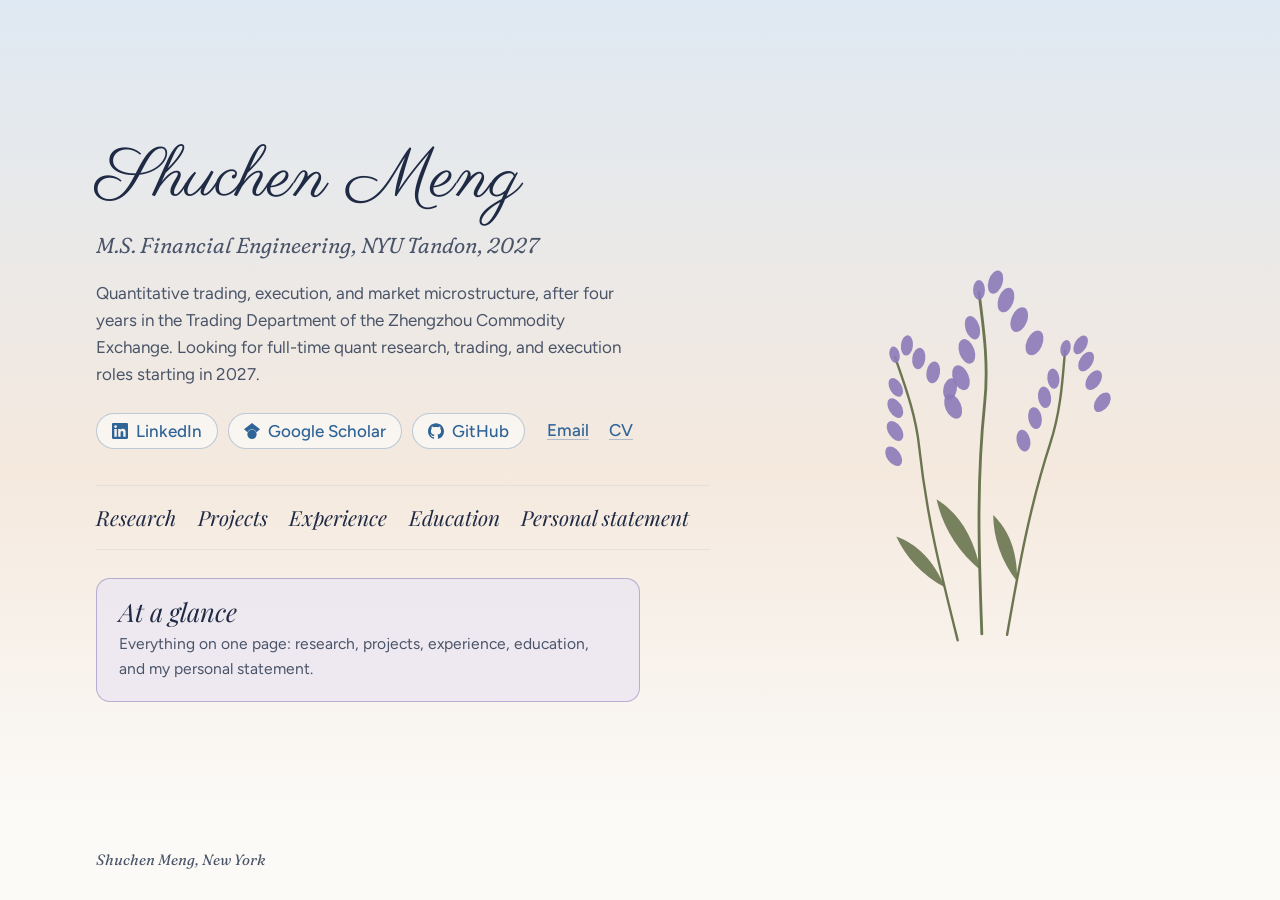
==== commit 20dc8d3b: "Add one-line professional summary to landing page" ====
--- a/index.html
+++ b/index.html
@@ -9,7 +9,7 @@
   <link rel="preconnect" href="https://fonts.googleapis.com">
   <link rel="preconnect" href="https://fonts.gstatic.com" crossorigin>
   <link href="https://fonts.googleapis.com/css2?family=Cormorant+Garamond:wght@600&family=Figtree:ital,wght@0,400;0,500;0,600;1,400&family=Parisienne&family=Playfair+Display:ital,wght@1,400&family=Fraunces:ital,opsz,wght,SOFT,WONK@0,9..144,300..600,0..100,0..1;1,9..144,300..600,0..100,0..1&display=swap" rel="stylesheet">
-  <link rel="stylesheet" href="/styles.css?v=10">
+  <link rel="stylesheet" href="/styles.css?v=11">
 </head>
 <body class="home">
 
@@ -19,6 +19,7 @@
     <div class="intro">
     <h1 class="name">Shuchen Meng</h1>
     <p class="role">M.S. Financial Engineering, NYU Tandon, 2027</p>
+    <p class="tagline">Quantitative trading, execution, and market microstructure, after four years in the Trading Department of the Zhengzhou Commodity Exchange. Looking for full-time quant research, trading, and execution roles starting in 2027.</p>
 
     <nav class="links" aria-label="Profiles and contact">
       <a class="profile" href="https://www.linkedin.com/in/shuchen-meng/">
--- a/styles.css
+++ b/styles.css
@@ -675,6 +675,13 @@
 .home .name { font-size: clamp(3.25rem, 5.4vw, 5.5rem); white-space: nowrap; }
 .home .role { font-size: 1.35rem; }
 .home .bio { max-width: 38rem; margin-top: 1.5rem; }
+.home .tagline {
+  max-width: 34rem;
+  margin-top: 1rem;
+  font-size: 1.0625rem;
+  line-height: 1.6;
+  color: var(--ink-soft);
+}
 .home .links .plain { flex-basis: auto; margin: 0 0 0 0.75rem; }
 .home .glance-cta { max-width: 34rem; margin-top: 1.75rem; }
 
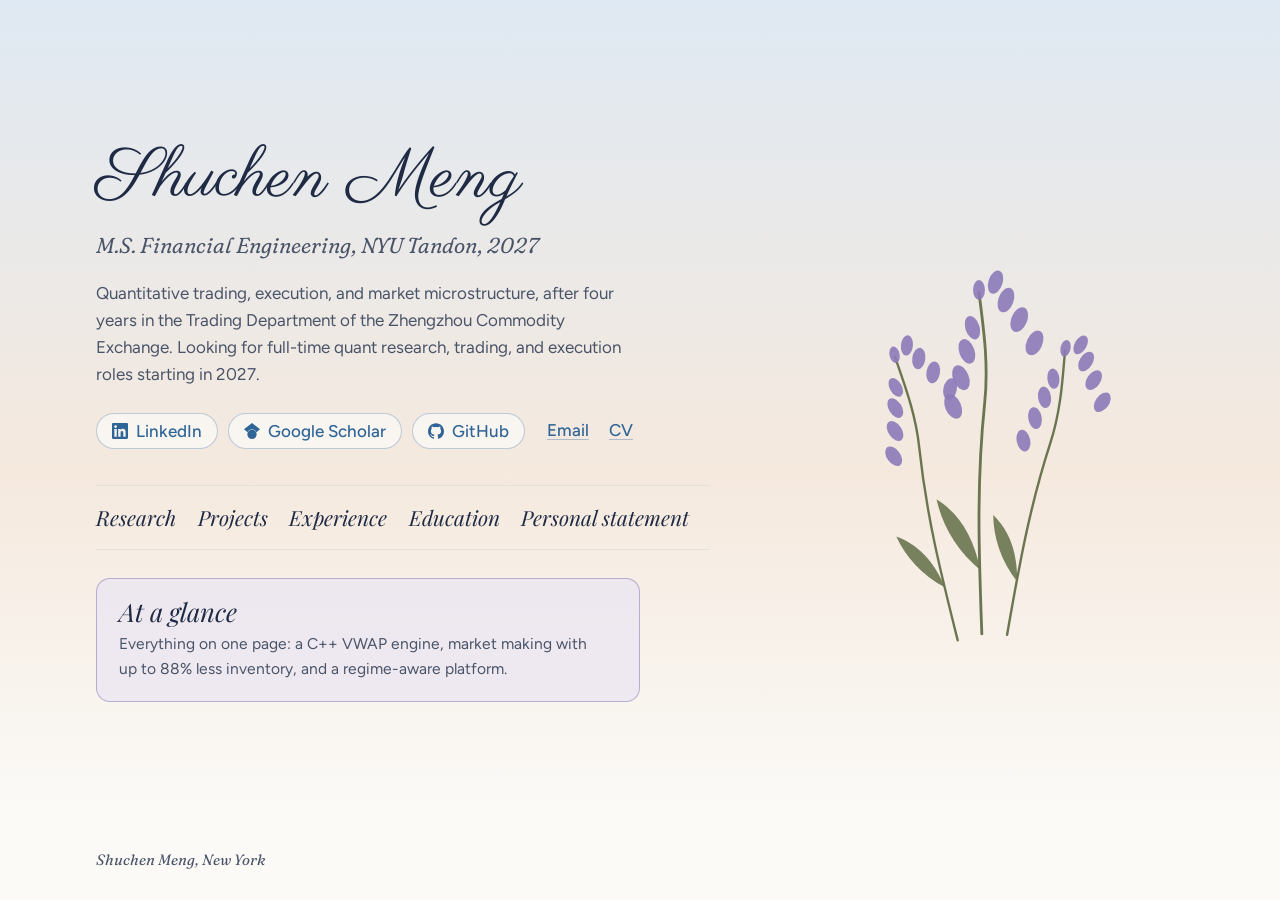
==== commit 87c6b2c5: "Name recent projects in the At a glance card" ====
--- a/index.html
+++ b/index.html
@@ -50,7 +50,7 @@
 
     <a class="glance-cta" href="/glance/">
       <span class="cta-title">At a glance</span>
-      <span class="cta-desc">Everything on one page: research, projects, experience, education, and my personal statement.</span>
+      <span class="cta-desc">Everything on one page: a C++ VWAP engine, market making with up&nbsp;to&nbsp;88% less inventory, and a <span style="white-space: nowrap">regime-aware</span> platform.</span>
     </a>
     </div>
 
